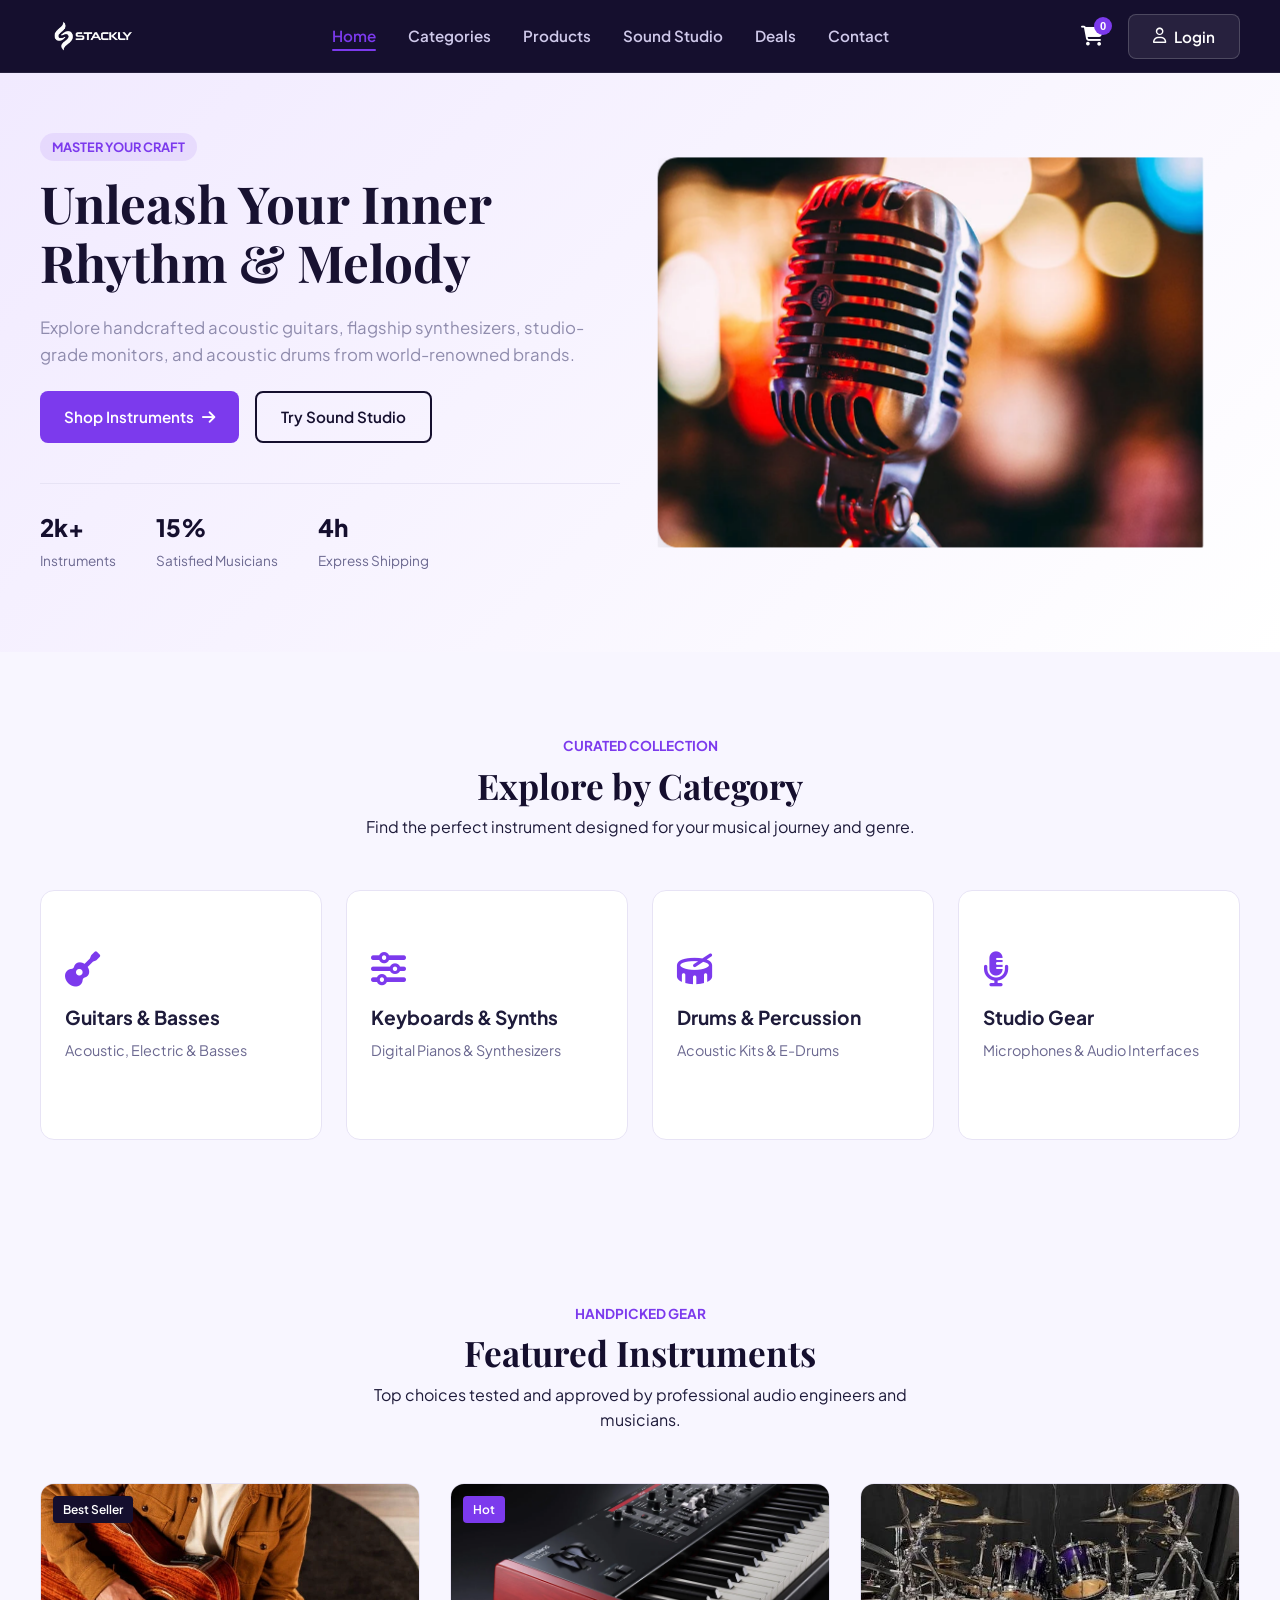
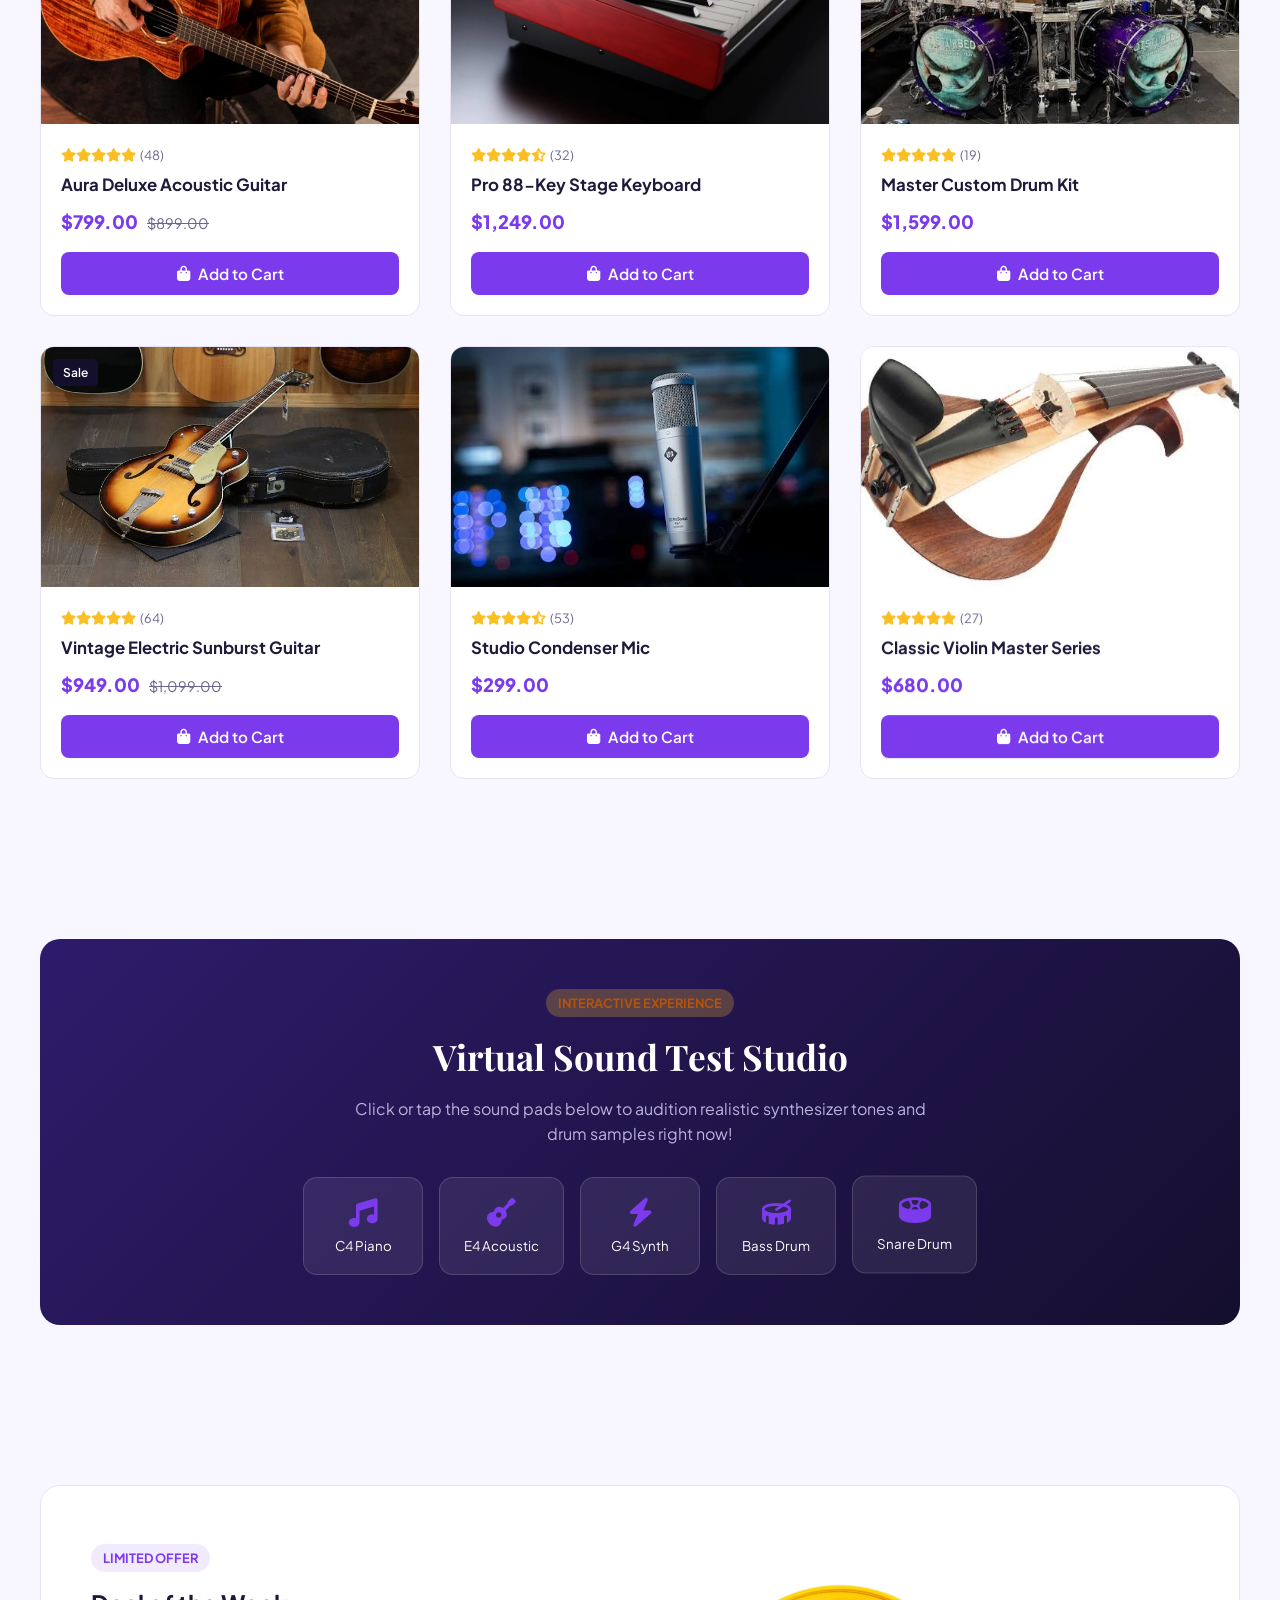
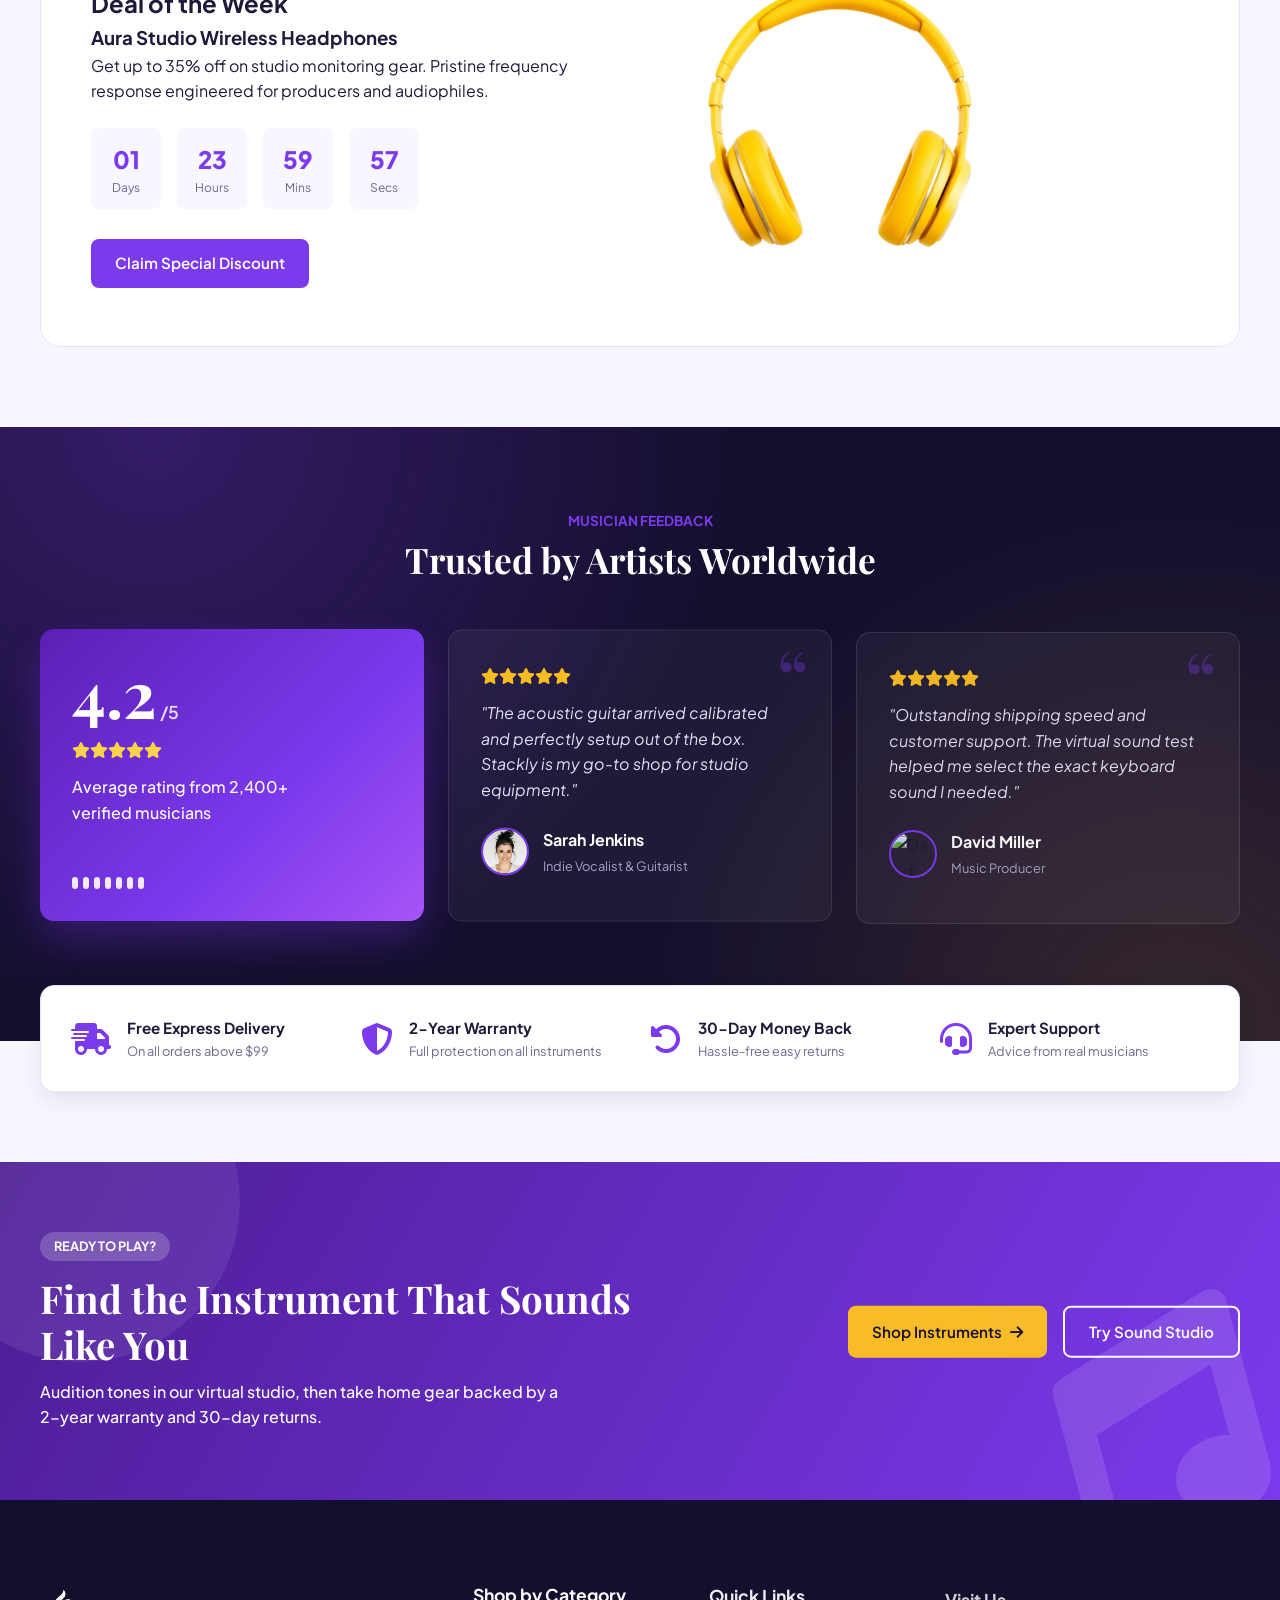
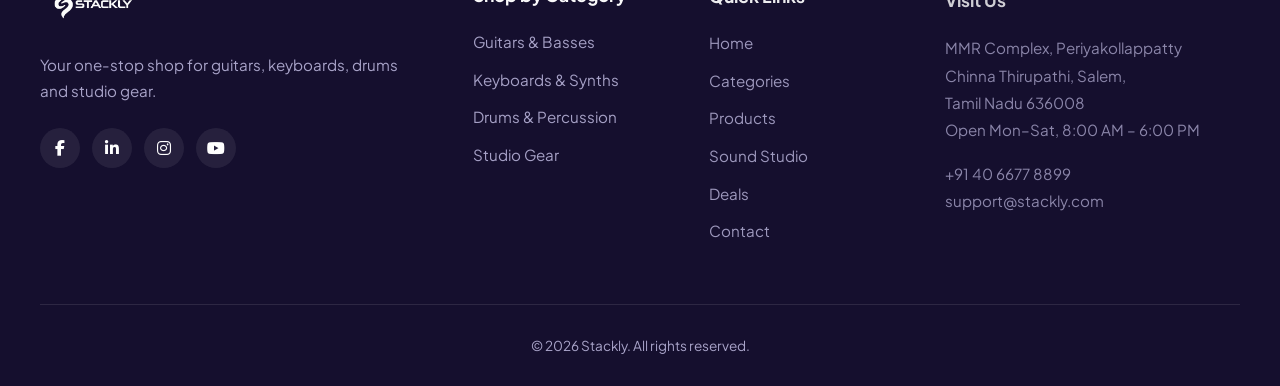
==== index.html @ 218b1ab8 "Prepare project for deployment" ====
<!DOCTYPE html>
<html lang="en">
<head>
  <meta charset="UTF-8">
  <meta name="viewport" content="width=device-width, initial-scale=1.0">
  <title>Stackly - Musical Instruments</title>
  <link rel="preconnect" href="https://fonts.googleapis.com">
  <link rel="preconnect" href="https://fonts.gstatic.com" crossorigin>
  <link href="https://fonts.googleapis.com/css2?family=Plus+Jakarta+Sans:wght@300;400;500;600;700;800&family=Playfair+Display:ital,wght@0,600;0,700;1,400&display=swap" rel="stylesheet">
  <link rel="stylesheet" href="https://cdnjs.cloudflare.com/ajax/libs/font-awesome/6.4.0/css/all.min.css">
  <link rel="stylesheet" href="./css/styles.css">
</head>
<body class="is-loading">

  <!-- PRELOADER -->
  <div class="preloader" id="preloader" role="status" aria-label="Loading">
    <div class="preloader-inner">
      <div class="pl-logo-wrap">
        <span class="pl-ring"></span>
        <span class="pl-ring pl-ring-2"></span>
        <span class="pl-ring pl-ring-3"></span>
        <img src="./assets/stackly_logo.webp" alt="Stackly" class="pl-logo">
        <i class="fa-solid fa-music pl-note n1"></i>
        <i class="fa-solid fa-guitar pl-note n2"></i>
        <i class="fa-solid fa-drum pl-note n3"></i>
        <i class="fa-solid fa-music pl-note n4"></i>
      </div>
      <div class="pl-eq" aria-hidden="true">
        <span></span><span></span><span></span><span></span><span></span><span></span><span></span><span></span><span></span>
      </div>
      <p class="pl-text">Tuning your experience&hellip;</p>
    </div>
  </div>

  <!-- HEADER / NAVIGATION -->
  <header class="header" id="header">
    <div class="header-container">
      <a href="./index.html" class="logo">
        <img src="./assets/stackly_logo.webp" alt="Stackly" class="logo-img">
      </a>

      <nav class="nav-menu" id="nav-menu">
        <ul class="nav-list">
          <li class="nav-item"><a href="./index.html" class="nav-link active">Home</a></li>
          <li class="nav-item"><a href="./html/categories.html" class="nav-link">Categories</a></li>
          <li class="nav-item"><a href="./html/products.html" class="nav-link">Products</a></li>
          <li class="nav-item"><a href="./html/soundstudio.html" class="nav-link">Sound Studio</a></li>
          <li class="nav-item"><a href="./html/deals.html" class="nav-link">Deals</a></li>
          <li class="nav-item"><a href="./html/contact.html" class="nav-link">Contact</a></li>
        </ul>
      </nav>

      <div class="header-actions">
        <button class="cart-btn" id="cartBtn" aria-label="View Shopping Cart">
          <i class="fa-solid fa-cart-shopping"></i>
          <span class="cart-badge" id="cartBadge">0</span>
        </button>
        <button class="btn btn-login" id="loginBtn">
          <i class="fa-regular fa-user"></i> <span>Login</span>
        </button>
        <button class="hamburger" id="hamburger" aria-label="Toggle Navigation">
          <i class="fa-solid fa-bars"></i>
        </button>
      </div>
    </div>
  </header>

  <!-- Mobile Navigation Overlay Drawer -->
  <div class="mobile-drawer" id="mobileDrawer">
    <div class="mobile-drawer-header">
      <a href="./index.html" class="logo">
        <img src="./assets/stackly_logo.webp" alt="Stackly" class="logo-img">
      </a>
      <button class="close-drawer" id="closeDrawer">&times;</button>
    </div>
    <ul class="mobile-nav-list">
      <li><a href="#home" class="mobile-nav-link active">Home</a></li>
      <li><a href="./html/categories.html" class="mobile-nav-link">Categories</a></li>
      <li><a href="./html/products.html" class="mobile-nav-link">Products</a></li>
      <li><a href="./html/soundstudio.html" class="mobile-nav-link">Sound Studio</a></li>
      <li><a href="./html/deals.html" class="mobile-nav-link">Deals</a></li>
      <li><a href="./html/contact.html" class="mobile-nav-link">Contact</a></li>

    </ul>
    <div class="mobile-drawer-footer">
      <button class="btn btn-primary btn-block" id="mobileLoginBtn">Login / Register</button>
    </div>
  </div>
  <div class="drawer-overlay" id="drawerOverlay"></div>

  <main>
    <!-- HERO -->
    <section class="hero" id="home">
      <div class="hero-container">
        <div class="hero-content">
          <span class="badge">Master Your Craft</span>
          <h1 class="hero-title">Unleash Your Inner Rhythm &amp; Melody</h1>
          <p class="hero-subtitle">Explore handcrafted acoustic guitars, flagship synthesizers, studio-grade monitors, and acoustic drums from world-renowned brands.</p>
          <div class="hero-buttons">
            <a href="#featured" class="btn btn-primary">Shop Instruments <i class="fa-solid fa-arrow-right"></i></a>
            <a href="#studio" class="btn btn-outline">Try Sound Studio</a>
          </div>
          <div class="hero-stats">
            <div class="stat-item"><span class="stat-num">10k+</span><span class="stat-label">Instruments</span></div>
            <div class="stat-item"><span class="stat-num">99%</span><span class="stat-label">Satisfied Musicians</span></div>
            <div class="stat-item"><span class="stat-num">24h</span><span class="stat-label">Express Shipping</span></div>
          </div>
        </div>
        <div class="hero-media">
          <div class="image-wrapper">
            <img src="./assets/m1.webp" alt="Musician playing electric guitar on stage" class="hero-img">
            <div class="hero-floating-card">
              <i class="fa-solid fa-award card-icon"></i>
              <div>
                <h4>Official Distributor</h4>
                <p>100% Authentic Gear</p>
              </div>
            </div>
          </div>
        </div>
      </div>
    </section>

    <!-- CATEGORIES (flip cards) -->
    <section class="categories section" id="categories">
      <div class="container">
        <div class="section-header">
          <span class="section-subtitle">Curated Collection</span>
          <h2 class="section-title">Explore by Category</h2>
          <p class="section-desc">Find the perfect instrument designed for your musical journey and genre.</p>
        </div>
        <div class="categories-grid">
          <div class="category-card flip-card" tabindex="0">
            <div class="flip-inner">
              <div class="flip-front">
                <i class="fa-solid fa-guitar cat-icon"></i>
                <h3>Guitars &amp; Basses</h3>
                <p>Acoustic, Electric &amp; Basses</p>
              </div>
              <div class="flip-back">
                <div class="flip-eq" aria-hidden="true"><span></span><span></span><span></span><span></span><span></span></div>
                <h3>Find Your Tone</h3>
                <p>Handcrafted acoustics, vintage-style electrics and deep-groove basses.</p>
                <a href="./html/404.html" class="cat-link">Browse <i class="fa-solid fa-chevron-right"></i></a>
              </div>
            </div>
          </div>

          <div class="category-card flip-card" tabindex="0">
            <div class="flip-inner">
              <div class="flip-front">
                <i class="fa-solid fa-sliders cat-icon"></i>
                <h3>Keyboards &amp; Synths</h3>
                <p>Digital Pianos &amp; Synthesizers</p>
              </div>
              <div class="flip-back">
                <div class="flip-eq" aria-hidden="true"><span></span><span></span><span></span><span></span><span></span></div>
                <h3>Shape Every Sound</h3>
                <p>Weighted stage pianos and synths with rich, layered patches.</p>
                <a href="./html/404.html" class="cat-link">Browse <i class="fa-solid fa-chevron-right"></i></a>
              </div>
            </div>
          </div>

          <div class="category-card flip-card" tabindex="0">
            <div class="flip-inner">
              <div class="flip-front">
                <i class="fa-solid fa-drum cat-icon"></i>
                <h3>Drums &amp; Percussion</h3>
                <p>Acoustic Kits &amp; E-Drums</p>
              </div>
              <div class="flip-back">
                <div class="flip-eq" aria-hidden="true"><span></span><span></span><span></span><span></span><span></span></div>
                <h3>Keep the Beat</h3>
                <p>Full acoustic kits, compact e-drums, cymbals and hardware.</p>
                <a href="./html/404.html" class="cat-link">Browse <i class="fa-solid fa-chevron-right"></i></a>
              </div>
            </div>
          </div>

          <div class="category-card flip-card" tabindex="0">
            <div class="flip-inner">
              <div class="flip-front">
                <i class="fa-solid fa-microphone-lines cat-icon"></i>
                <h3>Studio Gear</h3>
                <p>Microphones &amp; Audio Interfaces</p>
              </div>
              <div class="flip-back">
                <div class="flip-eq" aria-hidden="true"><span></span><span></span><span></span><span></span><span></span></div>
                <h3>Record Like a Pro</h3>
                <p>Condenser mics, interfaces and monitors for a clean signal.</p>
                <a href="./html/404.html" class="cat-link">Browse <i class="fa-solid fa-chevron-right"></i></a>
              </div>
            </div>
          </div>
        </div>
      </div>
    </section>

    <!-- FEATURED PRODUCTS -->
    <section class="featured section" id="featured">
      <div class="container">
        <div class="section-header">
          <span class="section-subtitle">Handpicked Gear</span>
          <h2 class="section-title">Featured Instruments</h2>
          <p class="section-desc">Top choices tested and approved by professional audio engineers and musicians.</p>
        </div>

        <div class="products-grid">
          <div class="product-card" data-id="1" data-title="Aura Deluxe Acoustic Guitar" data-price="799" data-category="Guitars" data-image="https://images.unsplash.com/photo-1525201548942-d8732f6617a0?auto=format&fit=crop&w=800&q=80">
            <div class="product-img-box">
              <span class="product-tag">Best Seller</span>
              <img src="./assets/m2.webp" alt="Vintage Wooden Acoustic Guitar">
              <div class="product-actions">
                <button class="action-btn quick-view" aria-label="Quick View"><i class="fa-regular fa-eye"></i></button>
                <button class="action-btn add-favorite" aria-label="Add to Wishlist"><i class="fa-regular fa-heart"></i></button>
              </div>
            </div>
            <div class="product-content">
              <div class="product-rating"><i class="fa-solid fa-star"></i><i class="fa-solid fa-star"></i><i class="fa-solid fa-star"></i><i class="fa-solid fa-star"></i><i class="fa-solid fa-star"></i><span>(48)</span></div>
              <h3 class="product-title">Aura Deluxe Acoustic Guitar</h3>
              <p class="product-price">$799.00 <span class="old-price">$899.00</span></p>
              <button type="button" class="btn btn-primary btn-block add-to-cart-btn"><i class="fa-solid fa-bag-shopping"></i> Add to Cart</button>
            </div>
          </div>

          <div class="product-card" data-id="2" data-title="Pro 88-Key Stage Keyboard" data-price="1249" data-category="Keyboards" data-image="https://images.unsplash.com/photo-1520523839897-bd0b52f945a0?auto=format&fit=crop&w=800&q=80">
            <div class="product-img-box">
              <span class="product-tag hot">Hot</span>
              <img src="./assets/m3.webp" alt="88-Key Stage Digital Piano">
              <div class="product-actions">
                <button class="action-btn quick-view" aria-label="Quick View"><i class="fa-regular fa-eye"></i></button>
                <button class="action-btn add-favorite" aria-label="Add to Wishlist"><i class="fa-regular fa-heart"></i></button>
              </div>
            </div>
            <div class="product-content">
              <div class="product-rating"><i class="fa-solid fa-star"></i><i class="fa-solid fa-star"></i><i class="fa-solid fa-star"></i><i class="fa-solid fa-star"></i><i class="fa-solid fa-star-half-stroke"></i><span>(32)</span></div>
              <h3 class="product-title">Pro 88-Key Stage Keyboard</h3>
              <p class="product-price">$1,249.00</p>
              <button type="button" class="btn btn-primary btn-block add-to-cart-btn"><i class="fa-solid fa-bag-shopping"></i> Add to Cart</button>
            </div>
          </div>

          <div class="product-card" data-id="3" data-title="Master Custom Drum Kit" data-price="1599" data-category="Drums" data-image="https://images.unsplash.com/photo-1519892300165-cb5542fb47c7?auto=format&fit=crop&w=800&q=80">
            <div class="product-img-box">
              
              <img src="./assets/m4.webp" alt="Professional Studio Drum Kit">
              <div class="product-actions">
                <button class="action-btn quick-view" aria-label="Quick View"><i class="fa-regular fa-eye"></i></button>
                <button class="action-btn add-favorite" aria-label="Add to Wishlist"><i class="fa-regular fa-heart"></i></button>
              </div>
            </div>
            <div class="product-content">
              <div class="product-rating"><i class="fa-solid fa-star"></i><i class="fa-solid fa-star"></i><i class="fa-solid fa-star"></i><i class="fa-solid fa-star"></i><i class="fa-solid fa-star"></i><span>(19)</span></div>
              <h3 class="product-title">Master Custom Drum Kit</h3>
              <p class="product-price">$1,599.00</p>
              <button type="button" class="btn btn-primary btn-block add-to-cart-btn"><i class="fa-solid fa-bag-shopping"></i> Add to Cart</button>
            </div>
          </div>

          <div class="product-card" data-id="4" data-title="Vintage Electric Sunburst Guitar" data-price="949" data-category="Guitars" data-image="https://images.unsplash.com/photo-1550291652-6ea9114a47b1?auto=format&fit=crop&w=800&q=80">
            <div class="product-img-box">
              <span class="product-tag">Sale</span>
              <img src="./assets/m5.webp" alt="Sunburst Electric Guitar">
              <div class="product-actions">
                <button class="action-btn quick-view" aria-label="Quick View"><i class="fa-regular fa-eye"></i></button>
                <button class="action-btn add-favorite" aria-label="Add to Wishlist"><i class="fa-regular fa-heart"></i></button>
              </div>
            </div>
            <div class="product-content">
              <div class="product-rating"><i class="fa-solid fa-star"></i><i class="fa-solid fa-star"></i><i class="fa-solid fa-star"></i><i class="fa-solid fa-star"></i><i class="fa-solid fa-star"></i><span>(64)</span></div>
              <h3 class="product-title">Vintage Electric Sunburst Guitar</h3>
              <p class="product-price">$949.00 <span class="old-price">$1,099.00</span></p>
              <button type="button" class="btn btn-primary btn-block add-to-cart-btn"><i class="fa-solid fa-bag-shopping"></i> Add to Cart</button>
            </div>
          </div>

          <div class="product-card" data-id="5" data-title="Studio Condenser Mic" data-price="299" data-category="Studio" data-image="https://images.unsplash.com/photo-1590602847861-f357a9332bbc?auto=format&fit=crop&w=800&q=80">
            <div class="product-img-box">
              
              <img src="./assets/m6.webp" alt="Studio Vocal Condenser Microphone">
              <div class="product-actions">
                <button class="action-btn quick-view" aria-label="Quick View"><i class="fa-regular fa-eye"></i></button>
                <button class="action-btn add-favorite" aria-label="Add to Wishlist"><i class="fa-regular fa-heart"></i></button>
              </div>
            </div>
            <div class="product-content">
              <div class="product-rating"><i class="fa-solid fa-star"></i><i class="fa-solid fa-star"></i><i class="fa-solid fa-star"></i><i class="fa-solid fa-star"></i><i class="fa-solid fa-star-half-stroke"></i><span>(53)</span></div>
              <h3 class="product-title">Studio Condenser Mic</h3>
              <p class="product-price">$299.00</p>
              <button type="button" class="btn btn-primary btn-block add-to-cart-btn"><i class="fa-solid fa-bag-shopping"></i> Add to Cart</button>
            </div>
          </div>

          <div class="product-card" data-id="6" data-title="Classic Violin Master Series" data-price="680" data-category="Orchestral" data-image="https://images.unsplash.com/photo-1612225330812-01a9c6b355ec?auto=format&fit=crop&w=800&q=80">
            <div class="product-img-box">
              
              <img src="./assets/m7.webp" alt="Classical Wooden Violin">
              <div class="product-actions">
                <button class="action-btn quick-view" aria-label="Quick View"><i class="fa-regular fa-eye"></i></button>
                <button class="action-btn add-favorite" aria-label="Add to Wishlist"><i class="fa-regular fa-heart"></i></button>
              </div>
            </div>
            <div class="product-content">
              <div class="product-rating"><i class="fa-solid fa-star"></i><i class="fa-solid fa-star"></i><i class="fa-solid fa-star"></i><i class="fa-solid fa-star"></i><i class="fa-solid fa-star"></i><span>(27)</span></div>
              <h3 class="product-title">Classic Violin Master Series</h3>
              <p class="product-price">$680.00</p>
              <button type="button" class="btn btn-primary btn-block add-to-cart-btn"><i class="fa-solid fa-bag-shopping"></i> Add to Cart</button>
            </div>
          </div>
        </div>
      </div>
    </section>

    <!-- SOUND STUDIO -->
    <section class="studio section" id="studio">
      <div class="container">
        <div class="studio-card">
          <div class="studio-header">
            <span class="badge badge-accent">Interactive Experience</span>
            <h2>Virtual Sound Test Studio</h2>
            <p>Click or tap the sound pads below to audition realistic synthesizer tones and drum samples right now!</p>
          </div>
          <div class="studio-pads">
            <button class="sound-pad" data-note="261.63"><i class="fa-solid fa-music"></i><span>C4 Piano</span></button>
            <button class="sound-pad" data-note="329.63"><i class="fa-solid fa-guitar"></i><span>E4 Acoustic</span></button>
            <button class="sound-pad" data-note="392.00"><i class="fa-solid fa-bolt"></i><span>G4 Synth</span></button>
            <button class="sound-pad drum-pad" data-sound="kick"><i class="fa-solid fa-drum"></i><span>Bass Drum</span></button>
            <button class="sound-pad drum-pad" data-sound="snare"><i class="fa-solid fa-drum-steelpan"></i><span>Snare Drum</span></button>
          </div>
        </div>
      </div>
    </section>

    <!-- DEALS -->
    <section class="deals section" id="deals">
      <div class="container">
        <div class="deals-wrapper">
          <div class="deals-content">
            <span class="badge">Limited Offer</span>
            <h2>Deal of the Week</h2>
            <h3>Aura Studio Wireless Headphones</h3>
            <p>Get up to 35% off on studio monitoring gear. Pristine frequency response engineered for producers and audiophiles.</p>
            <div class="countdown" id="countdown">
              <div class="time-unit"><span id="days">02</span><p>Days</p></div>
              <div class="time-unit"><span id="hours">14</span><p>Hours</p></div>
              <div class="time-unit"><span id="minutes">38</span><p>Mins</p></div>
              <div class="time-unit"><span id="seconds">45</span><p>Secs</p></div>
            </div>
            <a href="./html/404.html" class="btn btn-primary">Claim Special Discount</a>
          </div>
          <div class="deals-img-box">
            <img src="./assets/m8.webp" alt="High End Studio Headphones">
          </div>
        </div>
      </div>
    </section>

    <!-- REVIEWS -->
    <section class="reviews section" id="reviews">
      <div class="container">
        <div class="section-header">
          <span class="section-subtitle">Musician Feedback</span>
          <h2 class="section-title">Trusted by Artists Worldwide</h2>
        </div>

        <div class="reviews-grid">
          <div class="review-summary">
            <span class="rating-score">4.9<small>/5</small></span>
            <div class="review-stars"><i class="fa-solid fa-star"></i><i class="fa-solid fa-star"></i><i class="fa-solid fa-star"></i><i class="fa-solid fa-star"></i><i class="fa-solid fa-star"></i></div>
            <p>Average rating from 2,400+ verified musicians</p>
            <div class="eq" aria-hidden="true">
              <span></span><span></span><span></span><span></span><span></span><span></span><span></span>
            </div>
          </div>

          <div class="review-card">
            <div class="review-stars"><i class="fa-solid fa-star"></i><i class="fa-solid fa-star"></i><i class="fa-solid fa-star"></i><i class="fa-solid fa-star"></i><i class="fa-solid fa-star"></i></div>
            <p class="review-text">"The acoustic guitar arrived calibrated and perfectly setup out of the box. Stackly is my go-to shop for studio equipment."</p>
            <div class="reviewer">
              <img src="./assets/m9.webp" alt="Sarah Jenkins">
              <div>
                <h5>Sarah Jenkins</h5>
                <span>Indie Vocalist &amp; Guitarist</span>
              </div>
            </div>
          </div>

          <div class="review-card">
            <div class="review-stars"><i class="fa-solid fa-star"></i><i class="fa-solid fa-star"></i><i class="fa-solid fa-star"></i><i class="fa-solid fa-star"></i><i class="fa-solid fa-star"></i></div>
            <p class="review-text">"Outstanding shipping speed and customer support. The virtual sound test helped me select the exact keyboard sound I needed."</p>
            <div class="reviewer">
              <img src="./assets/10" alt="David Miller">
              <div>
                <h5>David Miller</h5>
                <span>Music Producer</span>
              </div>
            </div>
          </div>
        </div>
      </div>
    </section>

    <!-- ABOUT & FEATURES -->
    <section class="about section" id="about">
      <div class="container">
        <div class="features-bar">
          <div class="feature-box"><i class="fa-solid fa-truck-fast"></i><div><h4>Free Express Delivery</h4><p>On all orders above $99</p></div></div>
          <div class="feature-box"><i class="fa-solid fa-shield-halved"></i><div><h4>2-Year Warranty</h4><p>Full protection on all instruments</p></div></div>
          <div class="feature-box"><i class="fa-solid fa-rotate-left"></i><div><h4>30-Day Money Back</h4><p>Hassle-free easy returns</p></div></div>
          <div class="feature-box"><i class="fa-solid fa-headset"></i><div><h4>Expert Support</h4><p>Advice from real musicians</p></div></div>
        </div>
      </div>
    </section>
  </main>

  <!-- CTA -->
  <section class="cta" id="cta">
    <div class="container">
      <div class="cta-inner">
        <div class="cta-content">
          <span class="cta-badge">Ready to Play?</span>
          <h2>Find the Instrument That Sounds Like You</h2>
          <p>Audition tones in our virtual studio, then take home gear backed by a 2-year warranty and 30-day returns.</p>
        </div>
        <div class="cta-actions">
          <a href="./html/404.html" class="btn btn-light">Shop Instruments <i class="fa-solid fa-arrow-right"></i></a>
          <a href="./html/404.html" class="btn btn-ghost">Try Sound Studio</a>
        </div>
      </div>
    </div>
  </section>

  <!-- FOOTER -->
  <footer class="footer">
    <div class="container">
      <div class="footer-top">
        <div class="footer-brand">
          <a href="./index.html" class="logo footer-logo">
            <img src="./assets/stackly_logo.webp" alt="Stackly" class="logo-img">
          </a>
          <p class="footer-text">Your one-stop shop for guitars, keyboards, drums and studio gear.</p>
          <div class="social-links">
            <a href="./html/404.html" aria-label="Facebook"><i class="fa-brands fa-facebook-f"></i></a>
            <a href="./html/404.html" aria-label="LinkedIn"><i class="fa-brands fa-linkedin-in"></i></a>
            <a href="./html/404.html" aria-label="Instagram"><i class="fa-brands fa-instagram"></i></a>
            <a href="./html/404.html" aria-label="YouTube"><i class="fa-brands fa-youtube"></i></a>
          </div>
        </div>

        <div class="footer-nav-col">
          <h4 class="footer-heading">Shop by Category</h4>
          <ul class="footer-links">
            <li><a href="./html/404.html">Guitars &amp; Basses</a></li>
            <li><a href="./html/404.html">Keyboards &amp; Synths</a></li>
            <li><a href="./html/404.html">Drums &amp; Percussion</a></li>
            <li><a href="./html/404.html">Studio Gear</a></li>
          </ul>
        </div>

        <div class="footer-nav-col">
          <h4 class="footer-heading">Quick Links</h4>
          <ul class="footer-links">
            <li><a href="./index.html">Home</a></li>
            <li><a href="./html/categories.html">Categories</a></li>
            <li><a href="./html/products.html">Products</a></li>
            <li><a href="./html/soundstudio.html">Sound Studio</a></li>
            <li><a href="./html/deals.html">Deals</a></li>
            <li><a href="./html/contact.html">Contact</a></li>
          </ul>
        </div>

        <div class="footer-nav-col">
          <h4 class="footer-heading">Visit Us</h4>
          <p class="footer-address">
            MMR Complex, Periyakollappatty<br>
            Chinna Thirupathi, Salem,<br>
            Tamil Nadu 636008<br>
            Open Mon&ndash;Sat, 8:00 AM &ndash; 6:00 PM
          </p>
          <p class="footer-address">
            <a href="./html/404.html">+91 40 6677 8899</a><br>
            <a href="./html/404.html">support@stackly.com</a>
          </p>
        </div>
      </div>

      <div class="footer-bottom">
        <p>&copy; 2026 Stackly. All rights reserved.</p>
      </div>
    </div>
  </footer>

  <!-- LOGIN & REGISTER MODAL -->
  <div class="modal-overlay" id="loginModal">
    <div class="modal-card">
      <button class="modal-close" id="closeLoginModal">&times;</button>
      <div class="modal-header">
        <h3 id="modalTitle">Welcome Back</h3>
        <p id="modalSubtitle">Please log in to your Stackly account</p>
      </div>
      <form id="authForm" class="auth-form">
        <div class="form-group" id="nameGroup" style="display: none;">
          <label for="fullName">Full Name</label>
          <div class="input-icon-wrapper">
            <i class="fa-regular fa-user"></i>
            <input type="text" id="fullName" placeholder="John Doe">
          </div>
        </div>
        <div class="form-group">
          <label for="emailInput">Email Address</label>
          <div class="input-icon-wrapper">
            <i class="fa-regular fa-envelope"></i>
            <input type="email" id="emailInput" placeholder="name@example.com" required>
          </div>
        </div>
        <div class="form-group">
          <label for="passwordInput">Password</label>
          <div class="input-icon-wrapper">
            <i class="fa-solid fa-lock"></i>
            <input type="password" id="passwordInput" placeholder="&bull;&bull;&bull;&bull;&bull;&bull;&bull;&bull;" required>
          </div>
        </div>
        <button type="submit" class="btn btn-primary btn-block" id="authSubmitBtn">Log In</button>
      </form>
      <div class="modal-footer">
        <span id="toggleAuthText">Don't have an account?</span>
        <button type="button" id="toggleAuthMode" class="btn-link">Register Now</button>
      </div>
    </div>
  </div>

  <!-- SHOPPING CART DRAWER -->
  <div class="cart-drawer" id="cartDrawer">
    <div class="cart-header">
      <h3>Your Cart (<span id="cartCount">0</span>)</h3>
      <button class="close-cart" id="closeCart">&times;</button>
    </div>
    <div class="cart-items" id="cartItemsContainer">
      <div class="empty-cart-msg">Your shopping cart is currently empty.</div>
    </div>
    <div class="cart-footer">
      <div class="cart-total">
        <span>Total:</span>
        <strong id="cartTotalPrice">$0.00</strong>
      </div>
      <a href="./html/404.html" class="btn btn-primary btn-block" id="checkoutBtn">Proceed to Checkout</a>
    </div>
  </div>

  <!-- QUICK VIEW MODAL -->
  <div class="modal-overlay" id="quickViewModal">
    <div class="modal-card quickview-card">
      <button class="modal-close" id="closeQuickView">&times;</button>
      <div class="quickview-grid">
        <div class="quickview-img">
          <img id="qvImage" src="" alt="Product Image">
        </div>
        <div class="quickview-info">
          <span class="badge" id="qvCategory">Instrument</span>
          <h3 id="qvTitle">Product Name</h3>
          <p class="qv-price" id="qvPrice">$0.00</p>
          <p class="qv-desc">Features premium build quality, precise tuning pegs, and resonant tonewood designed for both live performance and recording sessions.</p>
          <button type="button" class="btn btn-primary btn-block" id="qvAddToCartBtn"><i class="fa-solid fa-bag-shopping"></i> Add to Cart</button>
        </div>
      </div>
    </div>
  </div>

  <!-- TOAST -->
  <div class="toast" id="toast">Item added to cart!</div>

  <!-- GSAP -->
  <script src="https://cdnjs.cloudflare.com/ajax/libs/gsap/3.12.5/gsap.min.js"></script>
  <script src="https://cdnjs.cloudflare.com/ajax/libs/gsap/3.12.5/ScrollTrigger.min.js"></script>
  <script src="./js/script.js"></script>
</body>
</html>
---- css/styles.css ----
/* ==========================================================================
   RESET & VARIABLES
   ========================================================================== */
:root {
  --primary: #7C3AED;
  --primary-hover: #6D28D9;
  --secondary: #150F2E;
  --secondary-hover: #241A4A;
  --accent: #FBBF24;
  --bg-light: #F8F6FF;
  --bg-white: #FFFFFF;
  --text-dark: #1E1B3A;
  --text-muted: #6B6890;
  --border-color: #E7E3F5;
  --shadow-sm: 0 2px 4px rgba(0,0,0,0.05);
  --shadow-md: 0 10px 25px rgba(0,0,0,0.08);
  --shadow-lg: 0 20px 35px rgba(0,0,0,0.12);
  --radius-sm: 8px;
  --radius-md: 14px;
  --radius-lg: 20px;
  --transition: all 0.3s cubic-bezier(0.16, 1, 0.3, 1);
}

* { margin: 0; padding: 0; box-sizing: border-box; }

html {
  scroll-behavior: smooth;
  font-family: 'Plus Jakarta Sans', sans-serif;
  color: var(--text-dark);
  background-color: var(--bg-light);
}

body { line-height: 1.6; overflow-x: hidden; overflow-wrap: break-word; }
a { text-decoration: none; color: inherit; }
ul { list-style: none; }
img { max-width: 100%; height: auto; display: block; }

.container { max-width: 1240px; margin: 0 auto; padding: 0 20px; }
.section { padding: 80px 0; }

/* BUTTONS & BADGES */
.btn {
  display: inline-flex; align-items: center; justify-content: center; gap: 8px;
  padding: 12px 24px; border-radius: var(--radius-sm);
  font-weight: 600; font-size: 0.95rem; font-family: inherit;
  cursor: pointer; border: none; transition: var(--transition);
}
.btn-primary { background-color: var(--primary); color: #fff; }
.btn-primary:hover { background-color: var(--primary-hover); transform: translateY(-2px); box-shadow: 0 8px 18px rgba(124,58,237,0.3); }
.btn-secondary { background-color: var(--secondary); color: #fff; }
.btn-secondary:hover { background-color: var(--secondary-hover); }
.btn-outline { border: 2px solid var(--secondary); background: transparent; color: var(--secondary); }
.btn-outline:hover { background: var(--secondary); color: #fff; }
.btn-login { background: rgba(255,255,255,0.08); color: #fff; border: 1px solid rgba(255,255,255,0.18); }
.btn-login:hover { background: var(--primary); color: #fff; border-color: var(--primary); }
.btn-block { width: 100%; }
.btn-link { background: none; border: none; color: var(--primary); font-weight: 700; cursor: pointer; font-family: inherit; }

.badge {
  display: inline-block; padding: 4px 12px; background-color: rgba(124,58,237,0.1);
  color: var(--primary); border-radius: 50px; font-size: 0.8rem; font-weight: 700;
  text-transform: uppercase; margin-bottom: 12px;
}
.badge-accent { background-color: rgba(251,191,36,0.25); color: #B45309; }

/* HEADER */
.header {
  position: sticky; top: 0; left: 0; width: 100%; background: var(--secondary);
  z-index: 100; border-bottom: 1px solid rgba(255,255,255,0.08); transition: var(--transition);
}
.header-container {
  display: flex; align-items: center; justify-content: space-between;
  padding: 8px 20px; min-height: 72px; max-width: 1240px; margin: 0 auto;
}
.logo { display: flex; align-items: center; gap: 10px; }
.logo-img { height: 72px; width: auto; display: block; margin: -12px 0; }

.nav-list { display: flex; align-items: center; gap: 32px; }
.nav-link { font-weight: 600; font-size: 0.95rem; color: #CFC9EA; transition: var(--transition); position: relative; }
.nav-link:hover, .nav-link.active { color: var(--primary); }
.nav-link.active::after {
  content: ''; position: absolute; bottom: -6px; left: 0; width: 100%; height: 2px;
  background-color: var(--primary); border-radius: 2px;
}

.header-actions { display: flex; align-items: center; gap: 16px; }
.cart-btn { position: relative; background: none; border: none; font-size: 1.25rem; color: #fff; cursor: pointer; padding: 8px; }
.cart-badge {
  position: absolute; top: 0; right: 0; background-color: var(--primary); color: #fff;
  font-size: 0.7rem; font-weight: 700; width: 18px; height: 18px; border-radius: 50%;
  display: flex; align-items: center; justify-content: center;
}
.hamburger { display: none; background: none; border: none; font-size: 1.5rem; color: #fff; cursor: pointer; }

/* MOBILE DRAWER */
.mobile-drawer {
  position: fixed; top: 0; left: -300px; width: 300px; height: 100%; background: #fff;
  z-index: 200; box-shadow: var(--shadow-lg); display: flex; flex-direction: column; transition: var(--transition);
}
.mobile-drawer.active { left: 0; }
.mobile-drawer-header { padding: 20px; display: flex; align-items: center; justify-content: space-between; background: var(--secondary); }
.close-drawer { background: none; border: none; color: #fff; font-size: 2rem; cursor: pointer; }
.mobile-nav-list { padding: 20px; display: flex; flex-direction: column; gap: 16px; }
.mobile-nav-link { font-size: 1.1rem; font-weight: 600; color: var(--secondary); }
.mobile-drawer-footer { margin-top: auto; padding: 20px; }
.drawer-overlay { position: fixed; inset: 0; background: rgba(0,0,0,0.5); z-index: 150; display: none; }
.drawer-overlay.active { display: block; }

/* HERO */
.hero { padding: 60px 0 80px; background: linear-gradient(135deg, #F1EAFF 0%, #FFFFFF 100%); }
.hero-container {
  max-width: 1240px; margin: 0 auto; padding: 0 20px;
  display: grid; grid-template-columns: 1fr 1fr; gap: 40px; align-items: center;
}
.hero-title { font-family: 'Playfair Display', serif; font-size: 3.2rem; line-height: 1.15; color: var(--secondary); margin-bottom: 16px; }
.hero-subtitle { font-size: 1.05rem; color: var(--text-muted); margin-bottom: 30px; }
.hero-buttons { display: flex; gap: 16px; margin-bottom: 40px; }
.hero-stats { display: flex; gap: 40px; border-top: 1px solid var(--border-color); padding-top: 24px; }
.stat-num { display: block; font-size: 1.5rem; font-weight: 800; color: var(--secondary); }
.stat-label { font-size: 0.85rem; color: var(--text-muted); }
.image-wrapper { position: relative; }
.hero-img { border-radius: var(--radius-lg); box-shadow: var(--shadow-lg); }
.hero-floating-card {
  position: absolute; bottom: 20px; left: -20px; background: rgba(255,255,255,0.95);
  backdrop-filter: blur(8px); padding: 16px 20px; border-radius: var(--radius-md);
  box-shadow: var(--shadow-md); display: flex; align-items: center; gap: 14px;
}
.hero-floating-card .card-icon { font-size: 1.8rem; color: var(--accent); }

/* CATEGORIES */
.section-header { text-align: center; max-width: 600px; margin: 0 auto 50px; }
.section-title { font-family: 'Playfair Display', serif; font-size: 2.2rem; color: var(--secondary); }
.section-subtitle { color: var(--primary); font-weight: 700; font-size: 0.85rem; text-transform: uppercase; }

.categories-grid { display: grid; grid-template-columns: repeat(auto-fit, minmax(min(240px, 100%), 1fr)); gap: 24px; }
.category-card { background: var(--bg-white); padding: 30px 24px; border-radius: var(--radius-md); border: 1px solid var(--border-color); transition: var(--transition); }
.category-card:hover { transform: translateY(-5px); box-shadow: var(--shadow-md); border-color: var(--primary); }
.cat-icon { font-size: 2.2rem; color: var(--primary); margin-bottom: 16px; }
.category-card h3 { font-size: 1.2rem; margin-bottom: 6px; }
.category-card p { color: var(--text-muted); font-size: 0.9rem; margin-bottom: 16px; }
.cat-link { font-weight: 700; font-size: 0.9rem; color: var(--primary); }

/* FEATURED PRODUCTS */
.products-grid { display: grid; grid-template-columns: repeat(auto-fit, minmax(min(280px, 100%), 1fr)); gap: 30px; }
.product-card { background: var(--bg-white); border-radius: var(--radius-md); border: 1px solid var(--border-color); overflow: hidden; transition: var(--transition); }
.product-card:hover { box-shadow: var(--shadow-md); transform: translateY(-4px); }
.product-img-box { position: relative; height: 240px; overflow: hidden; background: #F1EEFB; }
.product-img-box img { width: 100%; height: 100%; object-fit: cover; transition: var(--transition); }
.product-card:hover .product-img-box img { transform: scale(1.05); }
.product-tag { position: absolute; top: 12px; left: 12px; background: var(--secondary); color: #fff; font-size: 0.75rem; padding: 4px 10px; border-radius: 4px; font-weight: 600; z-index: 1; }
.product-tag.hot { background: var(--primary); }
.product-actions { position: absolute; right: 12px; top: 12px; display: flex; flex-direction: column; gap: 8px; opacity: 0; transition: var(--transition); }
.product-card:hover .product-actions { opacity: 1; }
.action-btn { width: 36px; height: 36px; border-radius: 50%; background: #fff; border: none; cursor: pointer; box-shadow: var(--shadow-sm); transition: var(--transition); }
.action-btn:hover { background: var(--primary); color: #fff; }
.product-content { padding: 20px; }
.product-rating { color: var(--accent); font-size: 0.85rem; margin-bottom: 6px; }
.product-rating span { color: var(--text-muted); font-size: 0.8rem; margin-left: 4px; }
.product-title { font-size: 1.05rem; font-weight: 700; margin-bottom: 8px; }
.product-price { font-size: 1.15rem; font-weight: 800; color: var(--primary); margin-bottom: 16px; }
.old-price { color: var(--text-muted); text-decoration: line-through; font-size: 0.9rem; font-weight: 400; margin-left: 6px; }

/* SOUND STUDIO */
.studio-card { background: linear-gradient(135deg, #2E1B6B 0%, #150F2E 100%); color: #fff; padding: 50px; border-radius: var(--radius-lg); text-align: center; }
.studio-header h2 { font-family: 'Playfair Display', serif; font-size: 2.2rem; margin-bottom: 10px; }
.studio-header p { color: #B9B3DC; max-width: 600px; margin: 0 auto 30px; }
.studio-pads { display: flex; flex-wrap: wrap; justify-content: center; gap: 16px; }
.sound-pad {
  background: rgba(255,255,255,0.08); border: 1px solid rgba(255,255,255,0.15); color: #fff;
  padding: 20px 24px; border-radius: var(--radius-md); cursor: pointer; display: flex;
  flex-direction: column; align-items: center; gap: 10px; min-width: 120px;
  font-family: inherit; transition: var(--transition);
}
.sound-pad i { font-size: 1.8rem; color: var(--primary); }
.sound-pad:hover, .sound-pad:active { background: var(--primary); transform: scale(1.05); }
.sound-pad:hover i { color: #fff; }

/* DEALS */
.deals-wrapper { background: #FFF; border: 1px solid var(--border-color); border-radius: var(--radius-lg); padding: 50px; display: grid; grid-template-columns: 1fr 1fr; gap: 40px; align-items: center; }
.countdown { display: flex; gap: 16px; margin: 24px 0 30px; }
.time-unit { background: var(--bg-light); padding: 12px 18px; border-radius: var(--radius-sm); text-align: center; min-width: 70px; }
.time-unit span { font-size: 1.5rem; font-weight: 800; color: var(--primary); }
.time-unit p { font-size: 0.75rem; color: var(--text-muted); }
.deals-img-box img { border-radius: var(--radius-md); }

/* REVIEWS */
.reviews {
  padding: 80px 0 120px;
  background:
    radial-gradient(circle at 12% 0%, rgba(124,58,237,0.3), transparent 45%),
    radial-gradient(circle at 92% 100%, rgba(251,191,36,0.14), transparent 40%),
    #150F2E;
}
.reviews .section-header { margin-bottom: 40px; }
.reviews .section-title { color: #fff; }
.reviews-grid { display: grid; grid-template-columns: repeat(auto-fit, minmax(min(280px, 100%), 1fr)); gap: 24px; }

.review-summary {
  background: linear-gradient(135deg, #5B21B6 0%, #7C3AED 60%, #A855F7 100%); color: #fff;
  padding: 32px; border-radius: var(--radius-md); display: flex; flex-direction: column;
  justify-content: center; box-shadow: 0 18px 40px rgba(124,58,237,0.3);
}
.rating-score { font-family: 'Playfair Display', serif; font-size: 4rem; font-weight: 700; line-height: 1; }
.rating-score small { font-family: 'Plus Jakarta Sans', sans-serif; font-size: 1.1rem; font-weight: 600; opacity: 0.85; margin-left: 4px; }
.review-summary .review-stars { color: #FCD34D; margin: 12px 0; }
.review-summary p { font-weight: 500; max-width: 240px; }

.eq { display: flex; align-items: flex-end; gap: 5px; height: 40px; margin-top: 24px; }
.eq span { width: 6px; height: 30%; background: rgba(255,255,255,0.9); border-radius: 3px; animation: eq 1.1s ease-in-out infinite; }
.eq span:nth-child(2) { animation-delay: 0.15s; }
.eq span:nth-child(3) { animation-delay: 0.3s; }
.eq span:nth-child(4) { animation-delay: 0.45s; }
.eq span:nth-child(5) { animation-delay: 0.6s; }
.eq span:nth-child(6) { animation-delay: 0.75s; }
.eq span:nth-child(7) { animation-delay: 0.9s; }
@keyframes eq { 0%, 100% { height: 20%; } 50% { height: 100%; } }
@media (prefers-reduced-motion: reduce) { .eq span { animation: none; height: 60%; } }

.review-card { position: relative; background: rgba(255,255,255,0.05); border: 1px solid rgba(255,255,255,0.1); padding: 32px; border-radius: var(--radius-md); transition: var(--transition); }
.review-card::before { content: '\201C'; position: absolute; top: 6px; right: 22px; font-family: 'Playfair Display', serif; font-size: 5rem; line-height: 1; color: var(--primary); opacity: 0.35; }
.review-card:hover { transform: translateY(-4px); border-color: var(--primary); background: rgba(255,255,255,0.08); }
.review-stars { color: var(--accent); margin-bottom: 12px; }
.review-text { font-style: italic; color: #E6E2F7; margin-bottom: 24px; }
.reviewer { display: flex; align-items: center; gap: 14px; }
.reviewer img { width: 48px; height: 48px; border-radius: 50%; object-fit: cover; border: 2px solid var(--primary); }
.reviewer h5 { font-size: 1rem; font-weight: 700; color: #fff; }
.reviewer span { font-size: 0.8rem; color: #A9A4C9; }

/* ABOUT & FEATURES BAR */
.about.section { padding: 0 0 70px; margin-top: -56px; position: relative; z-index: 2; }
.features-bar {
  display: grid; grid-template-columns: repeat(auto-fit, minmax(min(220px, 100%), 1fr)); gap: 20px;
  background: #fff; padding: 30px; border-radius: var(--radius-md);
  border: 1px solid var(--border-color); box-shadow: var(--shadow-md);
}
.feature-box { display: flex; align-items: center; gap: 16px; }
.feature-box i { font-size: 2rem; color: var(--primary); }
.feature-box h4 { font-size: 0.95rem; font-weight: 700; }
.feature-box p { font-size: 0.8rem; color: var(--text-muted); }

/* CTA */
.btn-light { background: var(--accent); color: var(--secondary); }
.btn-light:hover { transform: translateY(-2px); box-shadow: 0 10px 22px rgba(0,0,0,0.18); }
.btn-ghost { background: transparent; color: #fff; border: 2px solid #fff; }
.btn-ghost:hover { background: #fff; color: var(--primary-hover); }

.cta { position: relative; overflow: hidden; padding: 70px 0; background: linear-gradient(120deg, #4C1D95 0%, #7C3AED 100%); color: #fff; }
.cta::before { content: ''; position: absolute; top: -120px; left: -80px; width: 320px; height: 320px; border-radius: 50%; background: rgba(255,255,255,0.08); }
.cta::after {
  content: '\f001'; font-family: 'Font Awesome 6 Free'; font-weight: 900; position: absolute;
  right: 20px; bottom: -70px; font-size: 16rem; line-height: 1; color: rgba(255,255,255,0.12); transform: rotate(-15deg);
}
.cta-inner { position: relative; z-index: 1; display: flex; align-items: center; justify-content: space-between; gap: 32px; flex-wrap: wrap; }
.cta-badge { display: inline-block; padding: 4px 14px; border-radius: 50px; background: rgba(255,255,255,0.2); font-size: 0.8rem; font-weight: 700; text-transform: uppercase; margin-bottom: 14px; }
.cta h2 { font-family: 'Playfair Display', serif; font-size: 2.4rem; line-height: 1.2; max-width: 620px; margin-bottom: 12px; }
.cta p { max-width: 520px; font-weight: 500; }
.cta-actions { display: flex; gap: 16px; flex-wrap: wrap; }

/* FOOTER */
.footer { background-color: var(--secondary); color: #A9A4C9; padding: 80px 0 30px; margin-top: 0; }
.footer-top { display: grid; grid-template-columns: 2fr 1fr 1fr 1.5fr; gap: 40px; margin-bottom: 50px; }
.footer-logo .logo-img { height: 72px; margin: -12px 0 12px; }
.footer-text { font-size: 0.95rem; line-height: 1.7; max-width: 380px; margin-bottom: 24px; }
.social-links { display: flex; gap: 12px; }
.social-links a { width: 40px; height: 40px; border-radius: 50%; background: rgba(255,255,255,0.08); display: flex; align-items: center; justify-content: center; color: #fff; transition: var(--transition); }
.social-links a:hover { background: var(--primary); }
.footer-heading { color: #fff; font-size: 1.1rem; font-weight: 700; margin-bottom: 20px; }
.footer-links li { margin-bottom: 12px; }
.footer-links a { font-size: 0.95rem; transition: var(--transition); }
.footer-links a:hover { color: var(--primary); }
.footer-address { font-size: 0.95rem; line-height: 1.8; margin-bottom: 16px; }
.footer-address a { transition: var(--transition); }
.footer-address a:hover { color: var(--primary); }
.footer-bottom { border-top: 1px solid rgba(255,255,255,0.1); padding-top: 30px; text-align: center; font-size: 0.85rem; }

/* MODALS, CART, QUICK VIEW, TOAST */
.modal-overlay {
  position: fixed; inset: 0; background: rgba(0,0,0,0.6); backdrop-filter: blur(4px); z-index: 300;
  display: flex; align-items: center; justify-content: center; opacity: 0; visibility: hidden; transition: var(--transition);
}
.modal-overlay.active { opacity: 1; visibility: visible; }
.modal-card { background: #fff; padding: 40px; border-radius: var(--radius-lg); width: 100%; max-width: 440px; position: relative; }
.modal-close { position: absolute; top: 16px; right: 20px; background: none; border: none; font-size: 1.8rem; cursor: pointer; }
.modal-header h3 { font-size: 1.5rem; margin-bottom: 6px; }
.modal-header p { color: var(--text-muted); font-size: 0.9rem; margin-bottom: 24px; }
.form-group { margin-bottom: 18px; }
.form-group label { display: block; font-size: 0.85rem; font-weight: 600; margin-bottom: 6px; }
.input-icon-wrapper { position: relative; }
.input-icon-wrapper i { position: absolute; left: 14px; top: 50%; transform: translateY(-50%); color: var(--text-muted); }
.input-icon-wrapper input { width: 100%; padding: 12px 14px 12px 40px; border-radius: var(--radius-sm); border: 1px solid var(--border-color); outline: none; font-family: inherit; }
.input-icon-wrapper input:focus { border-color: var(--primary); }
.modal-footer { margin-top: 20px; text-align: center; font-size: 0.9rem; }

.cart-drawer { position: fixed; top: 0; right: -360px; width: 360px; height: 100%; background: #fff; z-index: 350; box-shadow: var(--shadow-lg); display: flex; flex-direction: column; transition: var(--transition); }
.cart-drawer.active { right: 0; }
.cart-header { padding: 20px; border-bottom: 1px solid var(--border-color); display: flex; justify-content: space-between; align-items: center; }
.close-cart { background: none; border: none; font-size: 1.8rem; cursor: pointer; }
.cart-items { padding: 20px; flex: 1; overflow-y: auto; }
.empty-cart-msg { text-align: center; color: var(--text-muted); margin-top: 40px; }
.cart-item { display: flex; gap: 12px; margin-bottom: 16px; align-items: center; }
.cart-item img { width: 60px; height: 60px; border-radius: 8px; object-fit: cover; }
.cart-item-details h4 { font-size: 0.9rem; }
.cart-item-details p { font-size: 0.85rem; color: var(--primary); font-weight: 700; }
.cart-footer { padding: 20px; border-top: 1px solid var(--border-color); }
.cart-total { display: flex; justify-content: space-between; font-size: 1.1rem; margin-bottom: 16px; }

.quickview-card { max-width: 700px; }
.quickview-grid { display: grid; grid-template-columns: 1fr 1fr; gap: 24px; }
.quickview-img img { border-radius: var(--radius-md); width: 100%; height: 250px; object-fit: cover; }
.qv-price { font-size: 1.4rem; font-weight: 800; color: var(--primary); margin: 10px 0; }
.qv-desc { font-size: 0.9rem; color: var(--text-muted); margin-bottom: 20px; }

.toast {
  position: fixed; bottom: 20px; right: 20px; background: var(--secondary); color: #fff;
  padding: 12px 24px; border-radius: var(--radius-sm); z-index: 500; opacity: 0;
  transform: translateY(20px); transition: var(--transition);
}
.toast.show { opacity: 1; transform: translateY(0); }

/* PRELOADER */
body.is-loading { overflow: hidden; }

.preloader {
  position: fixed; inset: 0; z-index: 1000; display: flex; align-items: center; justify-content: center;
  background:
    radial-gradient(circle at 20% 15%, rgba(124,58,237,0.35), transparent 45%),
    radial-gradient(circle at 85% 90%, rgba(251,191,36,0.15), transparent 40%),
    #150F2E;
  transition: opacity 0.6s ease, visibility 0.6s ease;
}
.preloader.hide { opacity: 0; visibility: hidden; }
.preloader-inner { display: flex; flex-direction: column; align-items: center; gap: 24px; padding: 20px; text-align: center; }

.pl-logo-wrap { position: relative; width: 200px; height: 200px; display: flex; align-items: center; justify-content: center; }
.pl-logo { position: relative; z-index: 2; width: 150px; height: auto; animation: plBeat 1.2s ease-in-out infinite; }
.pl-ring { position: absolute; inset: 30px; border-radius: 50%; border: 2px solid var(--primary); opacity: 0; animation: plRing 2.4s ease-out infinite; }
.pl-ring-2 { animation-delay: 0.8s; border-color: var(--accent); }
.pl-ring-3 { animation-delay: 1.6s; }

.pl-note { position: absolute; color: var(--accent); font-size: 1.3rem; opacity: 0; animation: plFloat 3s ease-in-out infinite; }
.pl-note.n1 { top: 8px; left: 14px; }
.pl-note.n2 { top: 20px; right: 6px; animation-delay: 0.75s; color: #A78BFA; }
.pl-note.n3 { bottom: 14px; left: 4px; animation-delay: 1.5s; color: #A78BFA; }
.pl-note.n4 { bottom: 6px; right: 18px; animation-delay: 2.25s; }

.pl-eq { display: flex; align-items: flex-end; gap: 5px; height: 44px; }
.pl-eq span { width: 6px; height: 20%; border-radius: 3px; background: linear-gradient(to top, var(--primary), var(--accent)); animation: plEq 1s ease-in-out infinite; }
.pl-eq span:nth-child(2) { animation-delay: 0.1s; }
.pl-eq span:nth-child(3) { animation-delay: 0.2s; }
.pl-eq span:nth-child(4) { animation-delay: 0.3s; }
.pl-eq span:nth-child(5) { animation-delay: 0.4s; }
.pl-eq span:nth-child(6) { animation-delay: 0.3s; }
.pl-eq span:nth-child(7) { animation-delay: 0.2s; }
.pl-eq span:nth-child(8) { animation-delay: 0.1s; }

.pl-text { color: #B9B3DC; font-size: 0.9rem; font-weight: 600; letter-spacing: 1px; text-transform: uppercase; }

@keyframes plBeat { 0%, 100% { transform: scale(1); } 50% { transform: scale(1.08); } }
@keyframes plRing { 0% { transform: scale(0.6); opacity: 0.8; } 100% { transform: scale(1.5); opacity: 0; } }
@keyframes plFloat {
  0% { transform: translateY(10px) rotate(-10deg); opacity: 0; }
  30% { opacity: 1; }
  100% { transform: translateY(-24px) rotate(15deg); opacity: 0; }
}
@keyframes plEq { 0%, 100% { height: 20%; } 50% { height: 100%; } }

@media (prefers-reduced-motion: reduce) {
  .pl-ring, .pl-note, .pl-logo { animation: none; }
  .pl-eq span { animation: none; height: 60%; }
}

/* RESPONSIVE */
@media (max-width: 992px) {
  .hero-container, .deals-wrapper, .footer-top { grid-template-columns: minmax(0, 1fr); }
  .hero { padding: 48px 0 64px; }
  .hero-content, .deals-content { text-align: center; }
  .hero-title { font-size: 2.5rem; }
  .hero-buttons { justify-content: center; flex-wrap: wrap; }
  .hero-stats { justify-content: center; flex-wrap: wrap; gap: 24px 40px; text-align: center; }
  .hero-floating-card { left: 12px; right: 12px; bottom: 12px; justify-content: center; }
  .deals-wrapper { padding: 36px 28px; }
  .countdown { justify-content: center; flex-wrap: wrap; }
  .footer-top { text-align: center; gap: 36px; }
  .footer-logo { justify-content: center; }
  .footer-text { margin-left: auto; margin-right: auto; }
  .social-links { justify-content: center; }
  .cta-inner { flex-direction: column; text-align: center; }
  .cta h2, .cta p { margin-left: auto; margin-right: auto; }
  .cta-actions { justify-content: center; }
}

@media (max-width: 768px) {
  .nav-menu { display: none; }
  .hamburger { display: block; }
  .btn-login span { display: none; }
  .header-container { padding: 8px 16px; }
  .header-actions { gap: 8px; }
  .logo-img { height: 80px; margin: -14px 0; }

  .mobile-drawer { width: 100%; left: -100%; }
  .mobile-nav-list { flex: 1; justify-content: center; gap: 24px; }
  .mobile-nav-link { font-size: 1.4rem; }
  .mobile-nav-list { align-items: center; text-align: center; }

  .section { padding: 56px 0; }
  .section-header { margin-bottom: 32px; }
  .section-title { font-size: 1.8rem; }
  .hero-title { font-size: 2.1rem; }

  .category-card { text-align: center; }
  .product-content { text-align: center; }
  .product-price { margin-bottom: 14px; }
  .product-actions { opacity: 1; }

  .studio-card { padding: 32px 18px; }
  .studio-header h2 { font-size: 1.7rem; }
  .studio-pads { gap: 12px; }
  .studio-pads .sound-pad { flex: 1 1 calc(50% - 6px); min-width: 0; padding: 16px 10px; }

  .reviews { padding: 56px 0 96px; }
  .review-summary { align-items: center; text-align: center; }
  .review-summary p { margin: 0 auto; }
  .eq { justify-content: center; }
  .review-card { text-align: center; padding: 28px 22px; }
  .reviewer { flex-direction: column; text-align: center; gap: 10px; }

  .about.section { margin-top: -40px; padding-bottom: 50px; }
  .features-bar { padding: 24px 20px; }
  .feature-box { flex-direction: column; text-align: center; gap: 8px; }

  .cta { padding: 56px 0; }
  .cta h2 { font-size: 1.8rem; }
  .footer { padding: 56px 0 24px; }
  .footer-top { margin-bottom: 36px; }

  .modal-overlay { padding: 16px; }
  .modal-card { padding: 28px 22px; max-height: calc(100vh - 32px); overflow-y: auto; }
  .quickview-grid { grid-template-columns: minmax(0, 1fr); text-align: center; }
  .quickview-img img { height: 200px; }
  .cart-drawer { width: min(360px, 100%); right: -100%; }
  .toast { left: 16px; right: 16px; text-align: center; }

  .pl-logo-wrap { width: 180px; height: 180px; }
  .pl-logo { width: 135px; }
}

@media (max-width: 480px) {
  .container, .hero-container, .header-container { padding-left: 16px; padding-right: 16px; }
  .logo-img { height: 70px; margin: -12px 0; }
  .btn { padding: 12px 20px; }
  .hero-title { font-size: 1.9rem; }
  .hero-buttons .btn, .cta-actions .btn { width: 100%; }
  .hero-stats { gap: 20px 28px; }
  .deals-wrapper { padding: 28px 18px; }
  .countdown { gap: 8px; }
  .time-unit { min-width: 0; flex: 1 1 calc(25% - 8px); padding: 10px 6px; }
  .rating-score { font-size: 3.2rem; }
  .pl-logo-wrap { width: 160px; height: 160px; }
  .pl-logo { width: 120px; }
}
.mobile-nav-link { position: relative; }
.mobile-nav-link.active { color: var(--primary); }
.mobile-nav-link.active::after {
  content: ''; position: absolute; bottom: -6px; left: 0; width: 100%; height: 2px; background: var(--primary);
}

/* ==========================================================================
   ANIMATIONS (flip cards, scroll effects, GSAP helpers)
   ========================================================================== */

/* Scroll progress bar (equalizer-style gradient) */
.scroll-progress { position: fixed; top: 0; left: 0; height: 3px; width: 100%; z-index: 999;
  background: linear-gradient(90deg, var(--primary), var(--accent)); transform: scaleX(0); transform-origin: left; }

/* Header shrink on scroll */
.header { transition: box-shadow .3s ease, background .3s ease; }
.header.scrolled { box-shadow: 0 8px 24px rgba(0,0,0,.35); background: rgba(21,15,46,.94); backdrop-filter: blur(10px); }

/* ===== FLIP CARDS (categories) ===== */
.category-card.flip-card { padding: 0; background: none; border: none; box-shadow: none;
  perspective: 1200px; height: 250px; cursor: pointer; transform: none; }
.category-card.flip-card:hover { transform: none; box-shadow: none; }
.flip-inner { position: relative; width: 100%; height: 100%; transform-style: preserve-3d;
  transition: transform .8s cubic-bezier(.2,.8,.2,1); }
.flip-card:hover .flip-inner, .flip-card:focus-within .flip-inner, .flip-card.is-flipped .flip-inner { transform: rotateY(180deg); }
.flip-front, .flip-back { position: absolute; inset: 0; backface-visibility: hidden; -webkit-backface-visibility: hidden;
  border-radius: var(--radius-md); padding: 30px 24px; display: flex; flex-direction: column; justify-content: center; align-items: flex-start; }
.flip-front { background: var(--bg-white); border: 1px solid var(--border-color); }
.flip-front .cat-icon { transition: transform .4s ease; }
.flip-card:hover .flip-front .cat-icon { transform: scale(1.1) rotate(-8deg); }
.flip-back { transform: rotateY(180deg); color: #fff; gap: 10px;
  background: linear-gradient(135deg, #2E1B6B 0%, #7C3AED 100%); box-shadow: var(--shadow-md); }
.flip-back h3 { font-family: 'Playfair Display', serif; font-size: 1.25rem; }
.flip-back p { color: #DCD3FF; font-size: .9rem; margin: 0; }
.flip-back .cat-link { margin-top: 8px; color: var(--accent); }
.flip-back .cat-link:hover { text-decoration: underline; }
.flip-back .flip-eq { display: flex; align-items: flex-end; gap: 4px; height: 24px; }
.flip-back .flip-eq span { width: 4px; height: 30%; background: var(--accent); border-radius: 2px; animation: eq 1s ease-in-out infinite; }
.flip-back .flip-eq span:nth-child(2){animation-delay:.15s} .flip-back .flip-eq span:nth-child(3){animation-delay:.3s}
.flip-back .flip-eq span:nth-child(4){animation-delay:.45s} .flip-back .flip-eq span:nth-child(5){animation-delay:.6s}

/* Product card 3D tilt + shine */
.product-card { transform-style: preserve-3d; will-change: transform; }
.product-card::after { content: ''; position: absolute; inset: 0; pointer-events: none; opacity: 0;
  background: radial-gradient(circle at var(--mx,50%) var(--my,50%), rgba(255,255,255,.35), transparent 55%); transition: opacity .3s; }
.product-card { position: relative; }
.product-card:hover::after { opacity: 1; }

/* Sound pad ripple */
.sound-pad { position: relative; overflow: hidden; }
.sound-pad .ripple { position: absolute; border-radius: 50%; background: rgba(251,191,36,.5); transform: scale(0); pointer-events: none; }

/* While GSAP drives an element, CSS transitions must not fight it */
.gsap-pending { transition: none !important; }

/* Hero image mask reveal */
.hero-media .image-wrapper { overflow: visible; }

@media (prefers-reduced-motion: reduce) {
  .flip-inner { transition: none; }
}
/* Prevent horizontal scroll (clip doesn't break sticky header) */
html, body { max-width: 100%; overflow-x: hidden; }
@supports (overflow: clip) {
  html, body { overflow-x: clip; }
}
.hero, .section, .cta, .footer, .reviews { overflow-x: clip; }

/* Off-canvas panels must not contribute to page width */
.mobile-drawer, .cart-drawer { visibility: hidden; }
.mobile-drawer.active, .cart-drawer.active { visibility: visible; }

/* Modal: use the visible viewport on mobile browsers */
.modal-overlay { height: 100vh; height: 100dvh; overflow-y: auto; }
.modal-card { margin: auto; }
body.modal-open { overflow: hidden; }
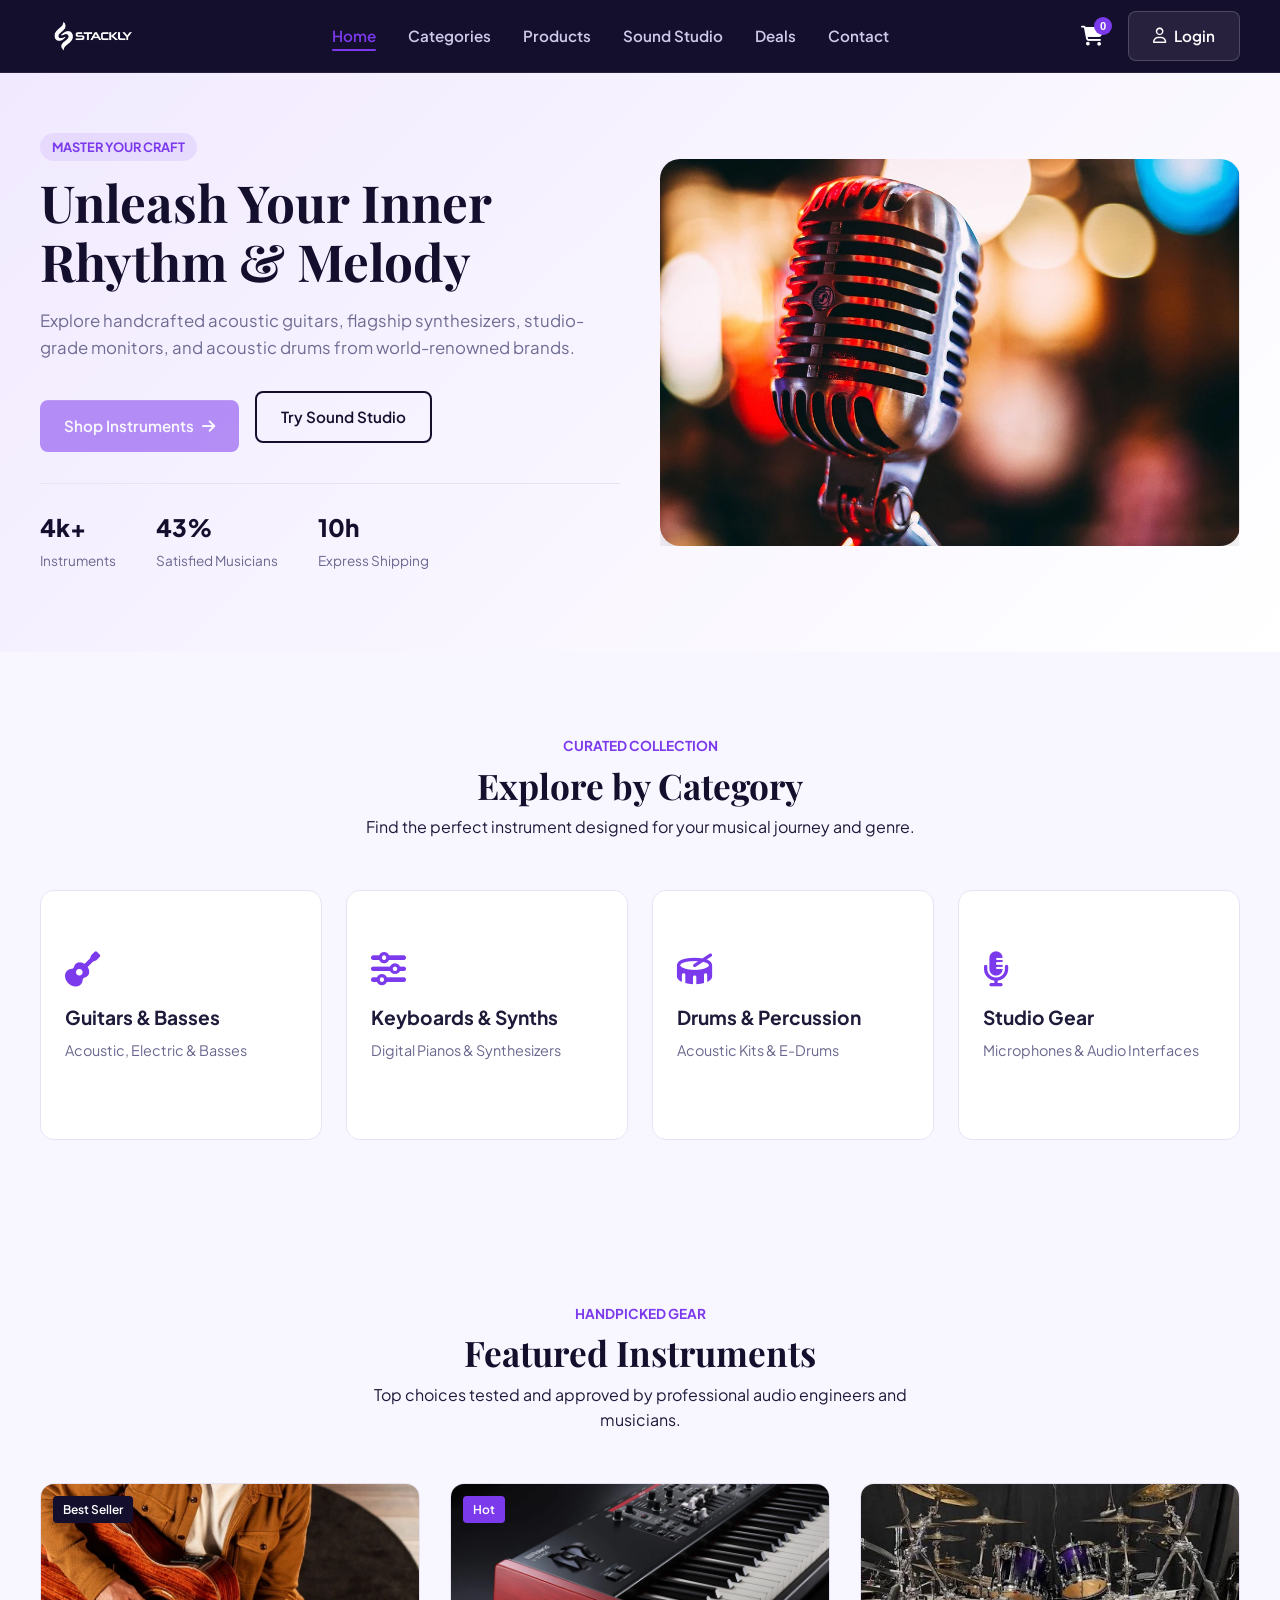
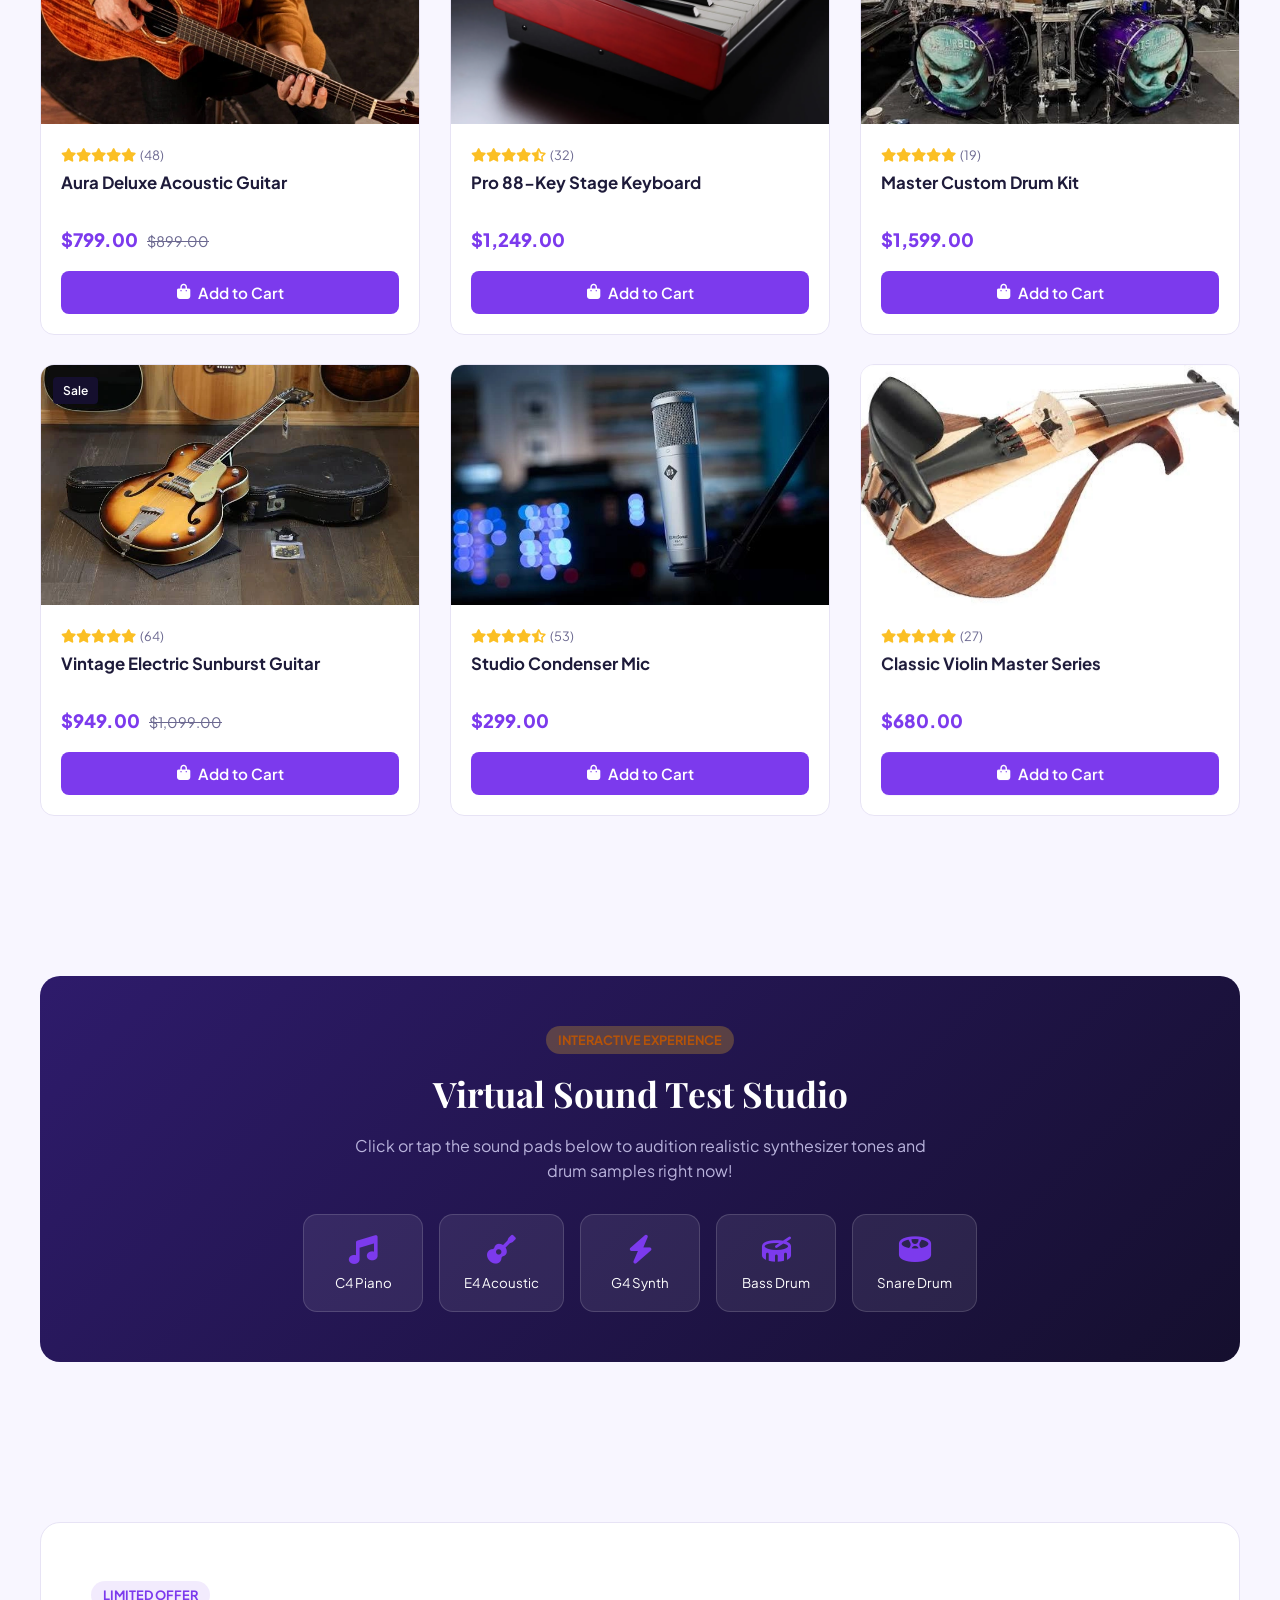
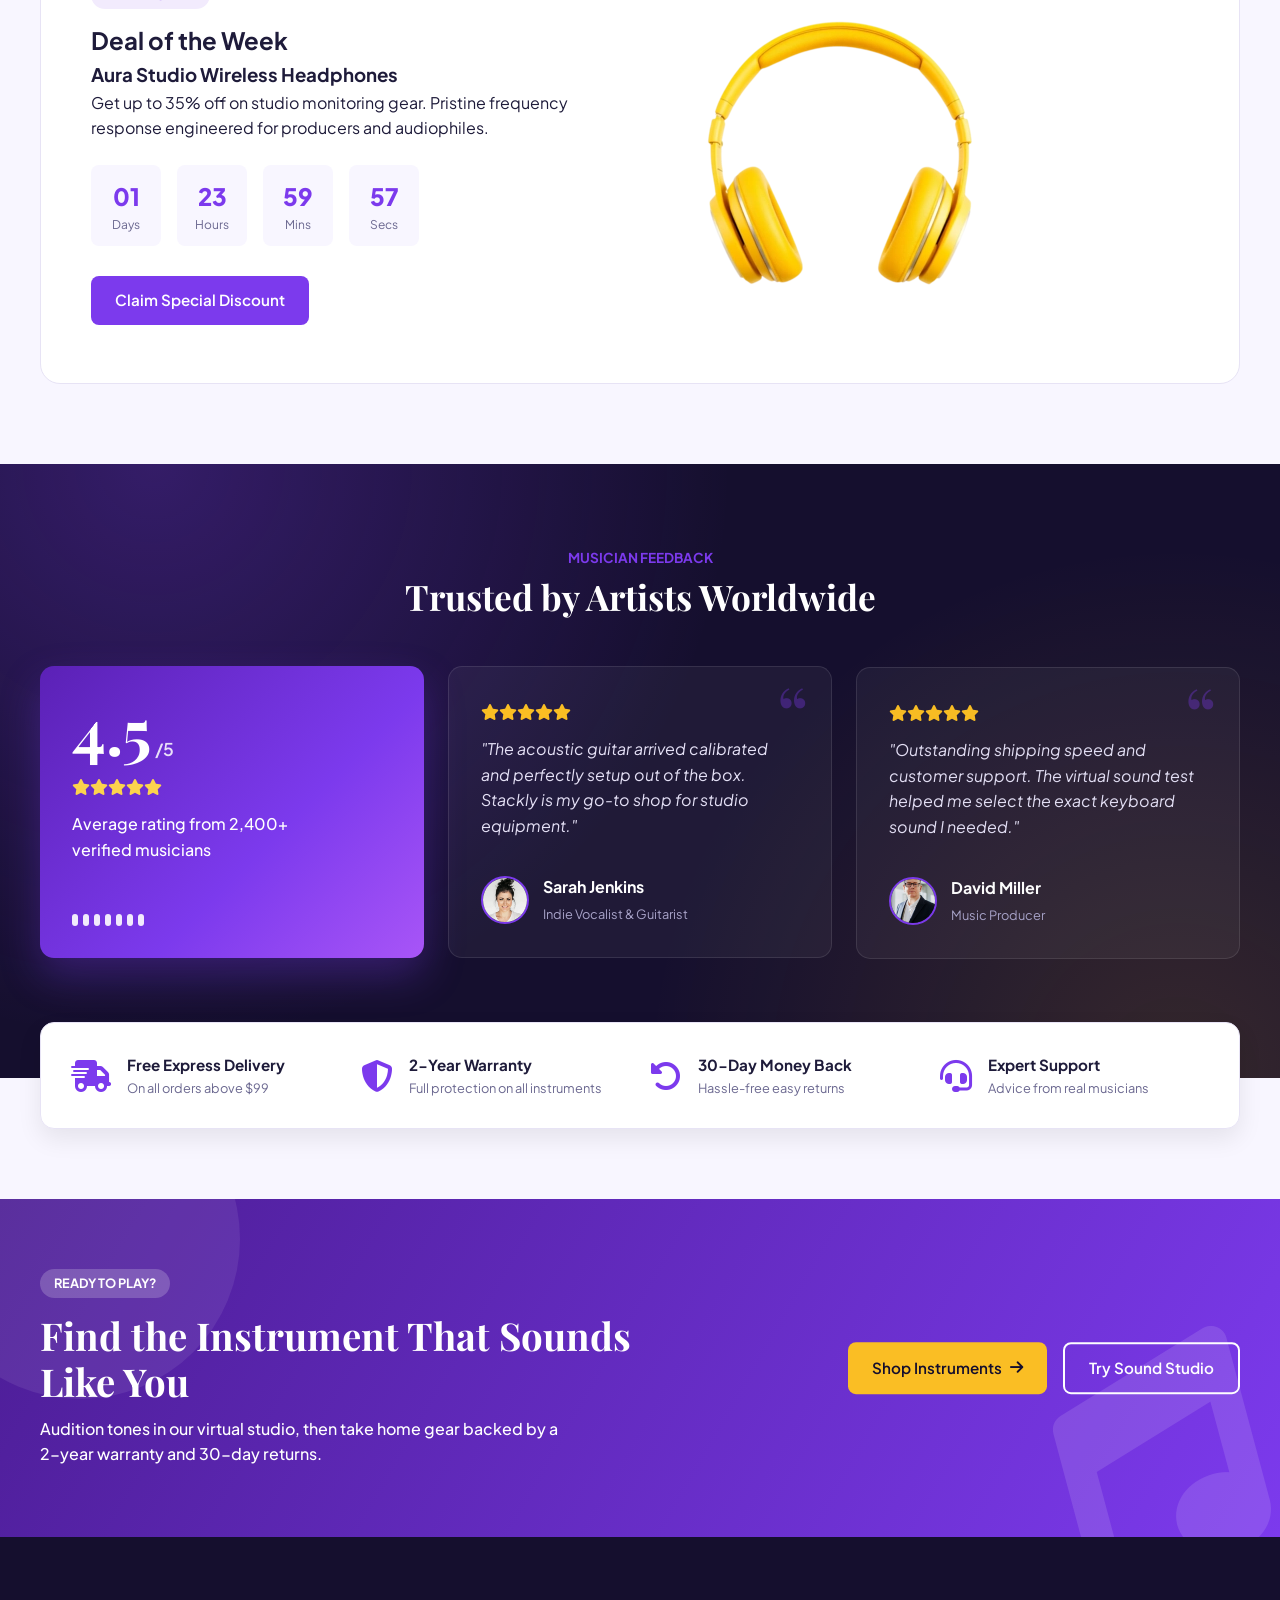
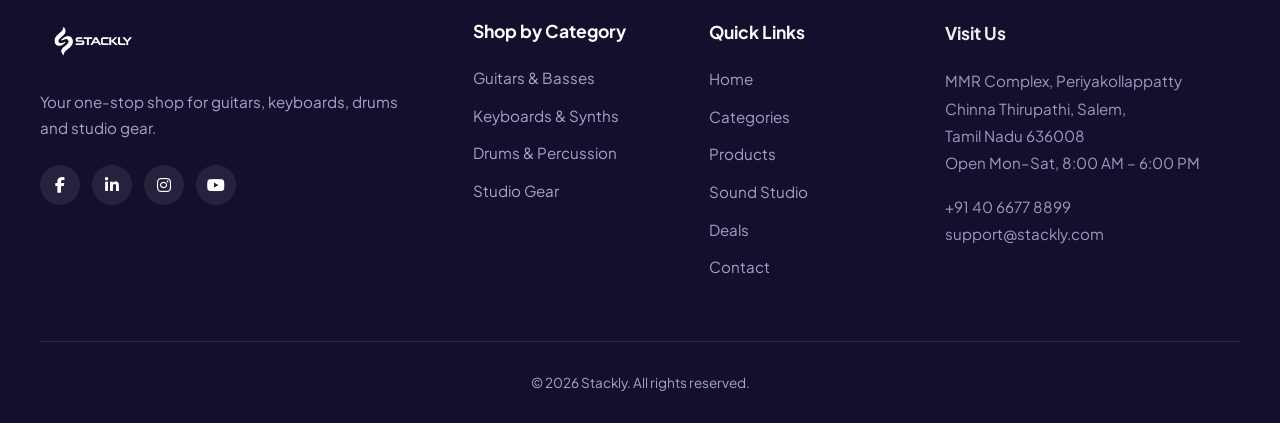
==== commit f5229320: "bugs" ====
--- a/index.html
+++ b/index.html
@@ -55,9 +55,9 @@
           <i class="fa-solid fa-cart-shopping"></i>
           <span class="cart-badge" id="cartBadge">0</span>
         </button>
-        <button class="btn btn-login" id="loginBtn">
+        <a href="./html/login.html" class="btn btn-login" id="loginBtn">
           <i class="fa-regular fa-user"></i> <span>Login</span>
-        </button>
+        </a>
         <button class="hamburger" id="hamburger" aria-label="Toggle Navigation">
           <i class="fa-solid fa-bars"></i>
         </button>
@@ -83,7 +83,7 @@
 
     </ul>
     <div class="mobile-drawer-footer">
-      <button class="btn btn-primary btn-block" id="mobileLoginBtn">Login / Register</button>
+      <a href="./html/login.html" class="btn btn-primary btn-block" id="mobileLoginBtn">Login / Register</a>
     </div>
   </div>
   <div class="drawer-overlay" id="drawerOverlay"></div>
@@ -390,7 +390,7 @@
             <div class="review-stars"><i class="fa-solid fa-star"></i><i class="fa-solid fa-star"></i><i class="fa-solid fa-star"></i><i class="fa-solid fa-star"></i><i class="fa-solid fa-star"></i></div>
             <p class="review-text">"Outstanding shipping speed and customer support. The virtual sound test helped me select the exact keyboard sound I needed."</p>
             <div class="reviewer">
-              <img src="./assets/10" alt="David Miller">
+              <img src="./assets/m10.webp" alt="David Miller">
               <div>
                 <h5>David Miller</h5>
                 <span>Music Producer</span>
@@ -573,6 +573,21 @@
   <!-- GSAP -->
   <script src="https://cdnjs.cloudflare.com/ajax/libs/gsap/3.12.5/gsap.min.js"></script>
   <script src="https://cdnjs.cloudflare.com/ajax/libs/gsap/3.12.5/ScrollTrigger.min.js"></script>
-  <script src="./js/script.js"></script>
+  <script src="./js/script.js?v=2"></script>
+  <script>
+  /* Login buttons: always go to login.html (self-contained, no cache issues) */
+  (function () {
+    var LOGIN = './html/login.html';
+    function go(e) {
+      var t = e.target.closest && e.target.closest('#loginBtn, #mobileLoginBtn');
+      if (!t) return;
+      e.preventDefault();
+      e.stopImmediatePropagation();
+      window.location.href = LOGIN;
+    }
+    document.addEventListener('click', go, true);
+    document.addEventListener('touchend', go, true);
+  })();
+</script>
 </body>
 </html>
--- a/css/styles.css
+++ b/css/styles.css
@@ -533,4 +533,69 @@
 /* Modal: use the visible viewport on mobile browsers */
 .modal-overlay { height: 100vh; height: 100dvh; overflow-y: auto; }
 .modal-card { margin: auto; }
-body.modal-open { overflow: hidden; }+body.modal-open { overflow: hidden; }
+.review-card {
+  display: flex;
+  flex-direction: column;
+}
+
+.review-text {
+  flex: 1;            /* text grows, pushing the reviewer to the bottom */
+}
+
+.reviewer {
+  margin-top: auto;   /* keeps both reviewer rows on the same line */
+}
+/* ===== Uniform product card alignment ===== */
+.product-card {
+  display: flex;
+  flex-direction: column;
+  height: 100%;                 /* equal-height cards within each grid row */
+}
+
+/* Fixed image area so every card's content starts at the same y */
+.product-card .product-img {    /* your image wrapper */
+  flex: 0 0 auto;
+  aspect-ratio: 4 / 3;
+  overflow: hidden;
+}
+.product-card .product-img img {
+  width: 100%;
+  height: 100%;
+  object-fit: cover;
+  display: block;
+}
+
+/* Info block fills the remaining height */
+.product-card .product-info {   /* the wrapper around rating, title, price, button */
+  display: flex;
+  flex-direction: column;
+  flex: 1 1 auto;
+}
+
+/* Reserve two lines so 1-line and 2-line titles take the same space */
+.product-card .product-title {
+  min-height: calc(2 * 1.35em);
+  line-height: 1.35;
+  display: -webkit-box;
+  -webkit-line-clamp: 2;
+  -webkit-box-orient: vertical;
+  overflow: hidden;
+}
+
+/* Button always pinned to the bottom of the card */
+.product-card .add-to-cart {    /* your Add to Cart button */
+  margin-top: auto;
+  width: 100%;
+}
+
+/* Keep the "You save" line from shifting the layout (deals page) */
+.product-card .save {
+  margin: 0 0 14px;
+  min-height: 1.2em;
+}
+/* Mobile browsers: keep the drawer's bottom button above the browser toolbar */
+.mobile-drawer { height: 100vh; height: 100dvh; }
+.mobile-drawer-footer { padding-bottom: calc(20px + env(safe-area-inset-bottom, 0px)); }
+/* Invisible toast must never block taps on things underneath it */
+.toast { pointer-events: none; }
